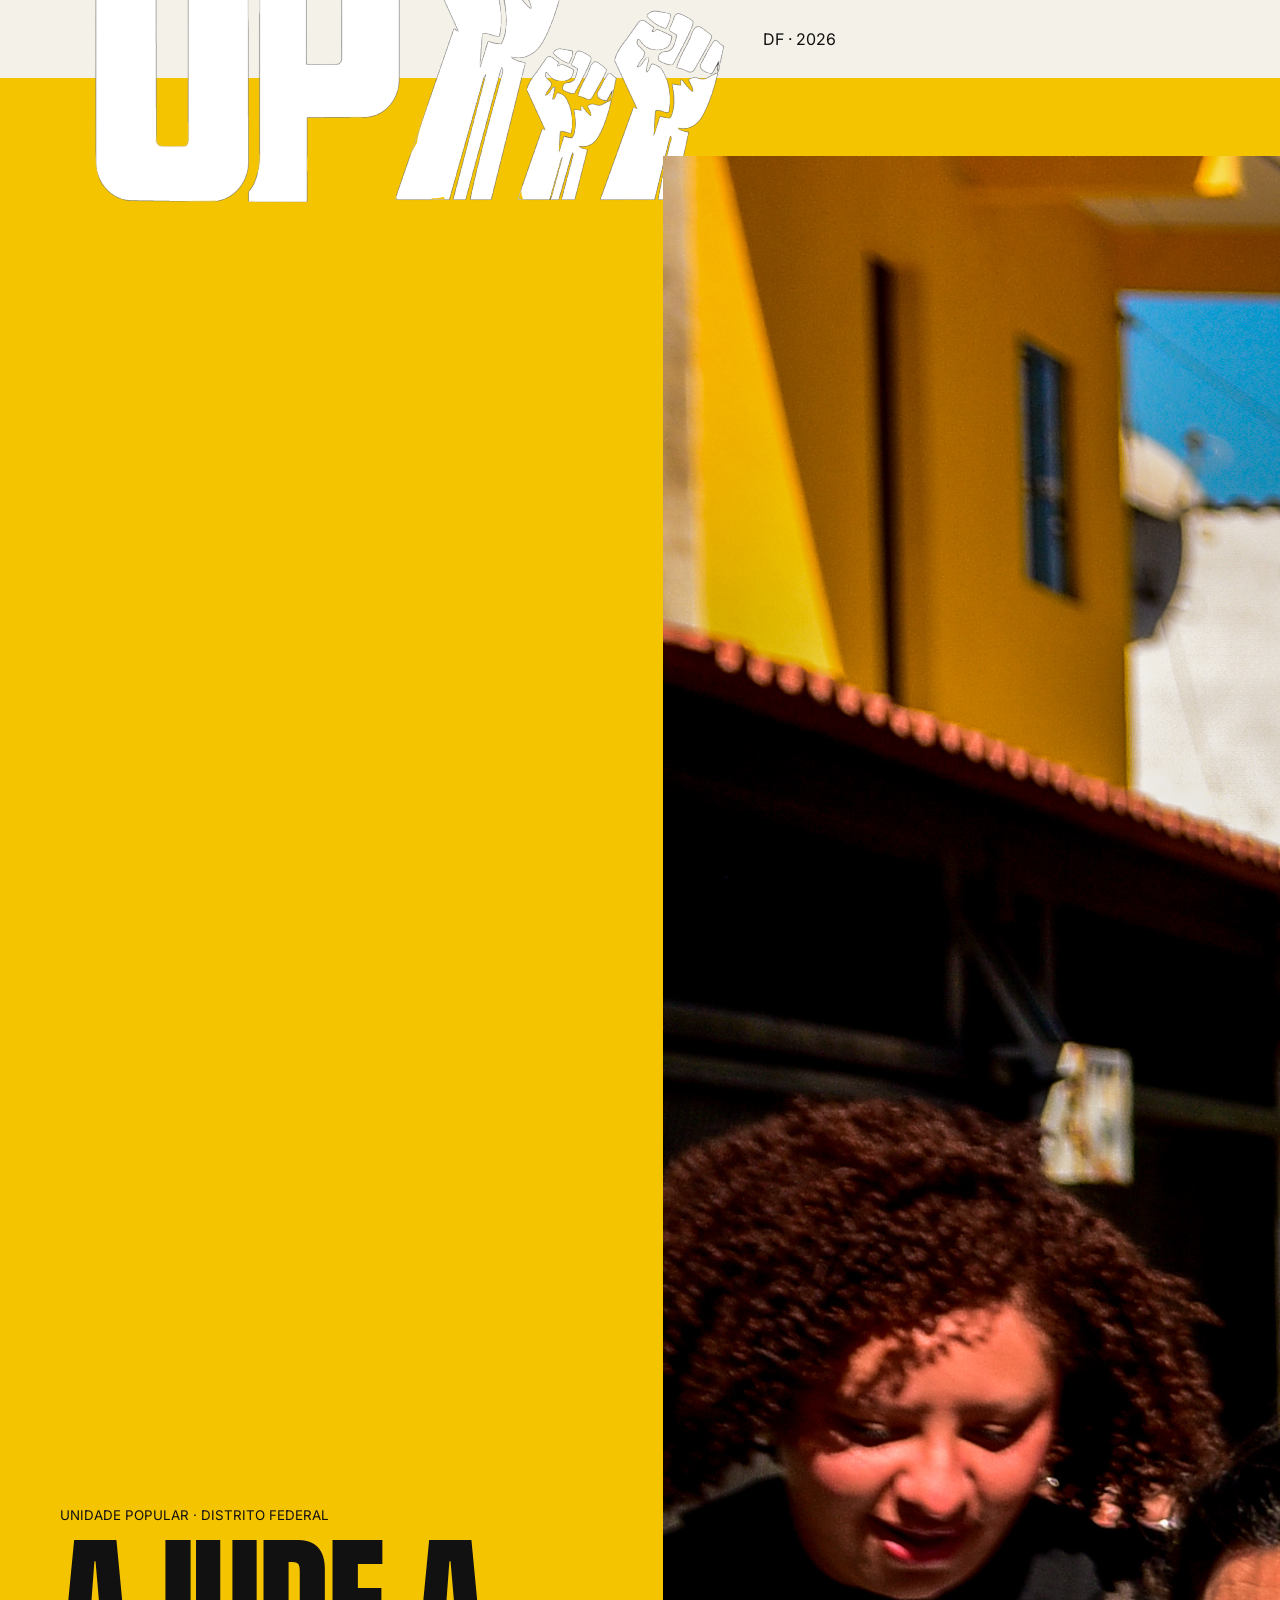
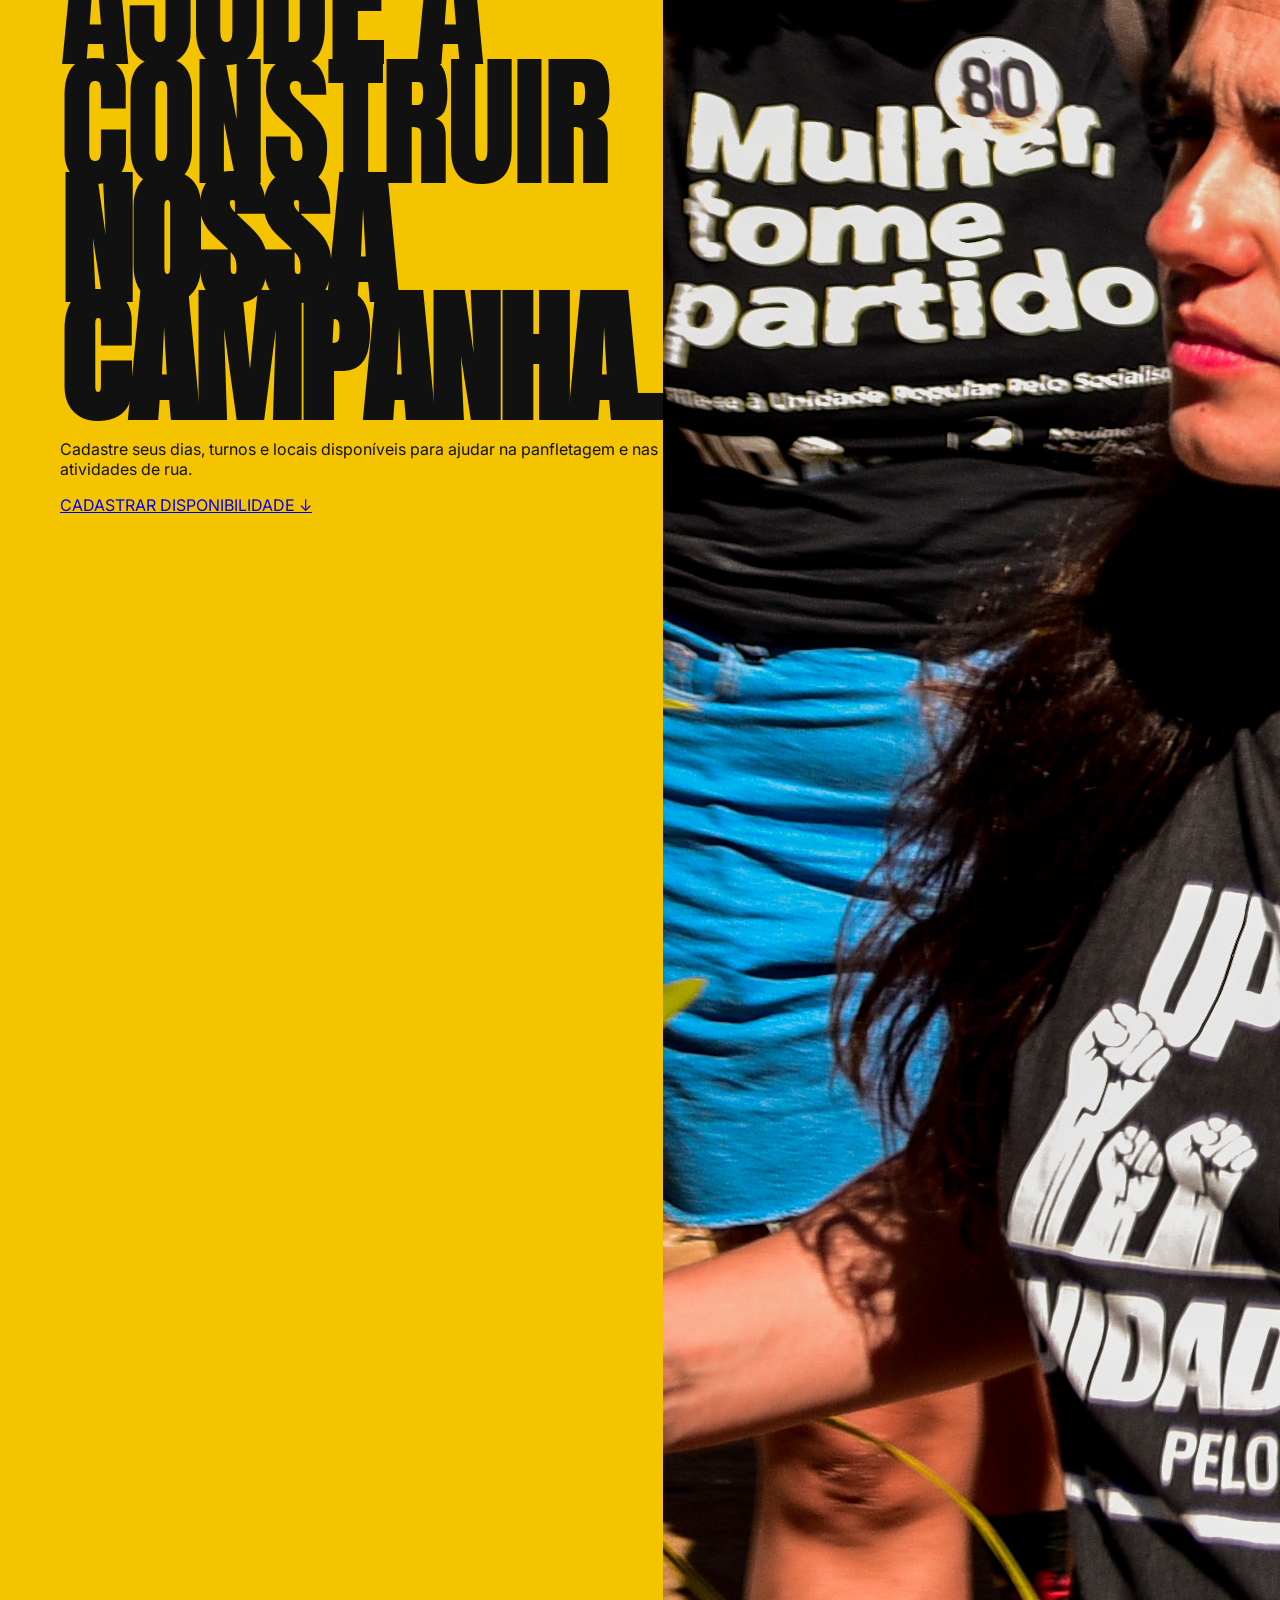
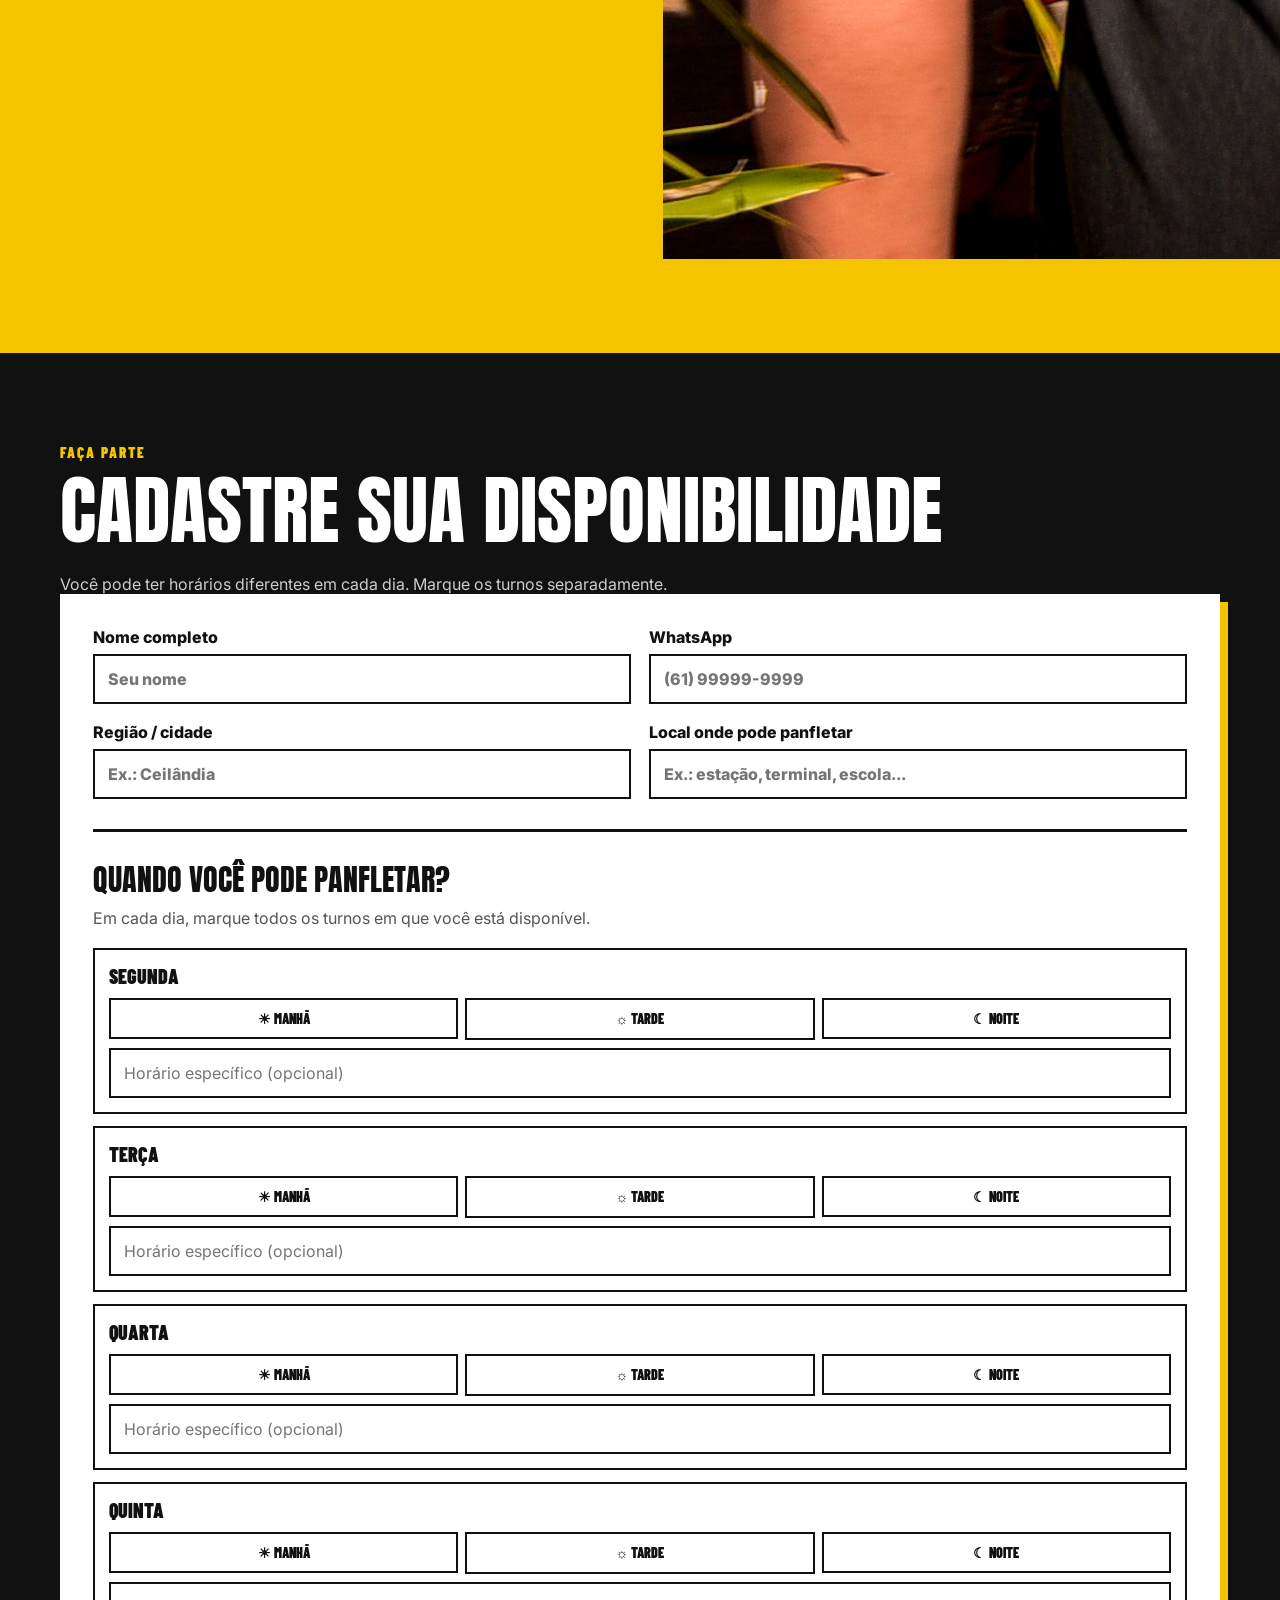
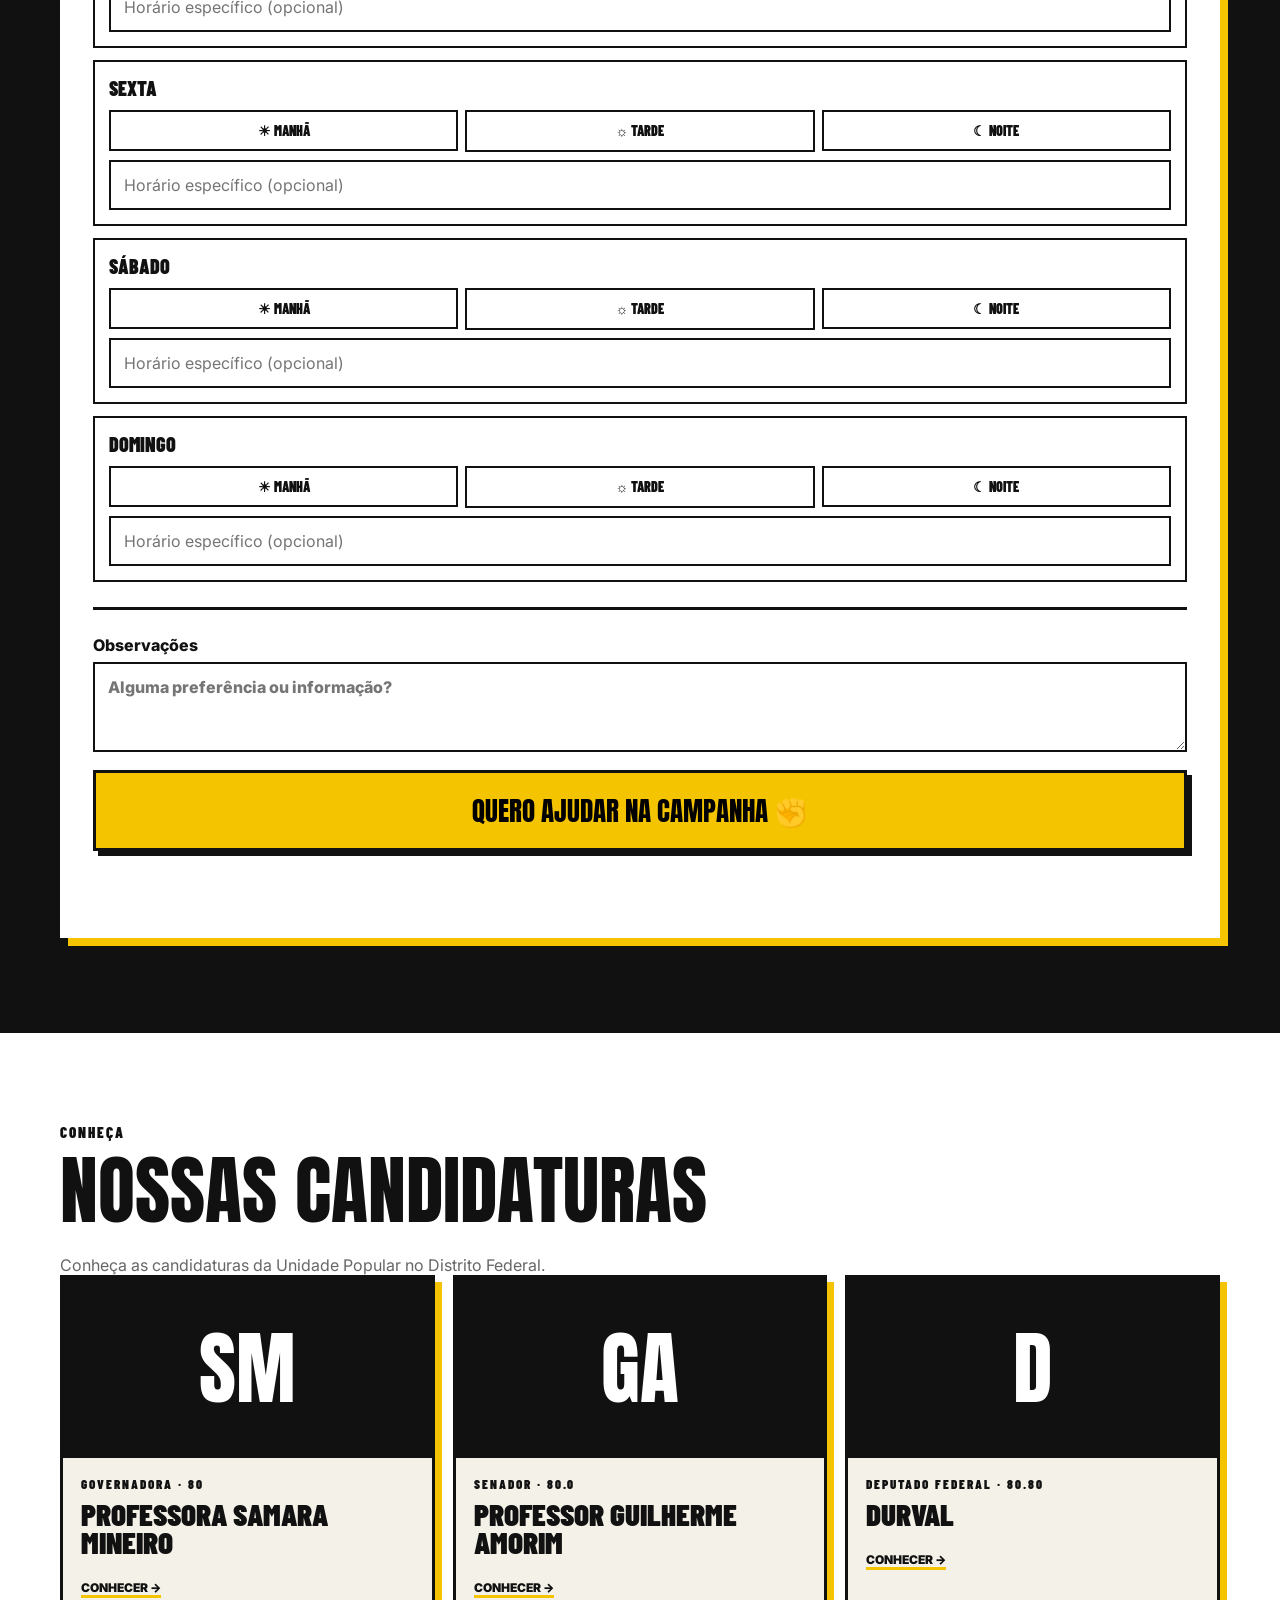
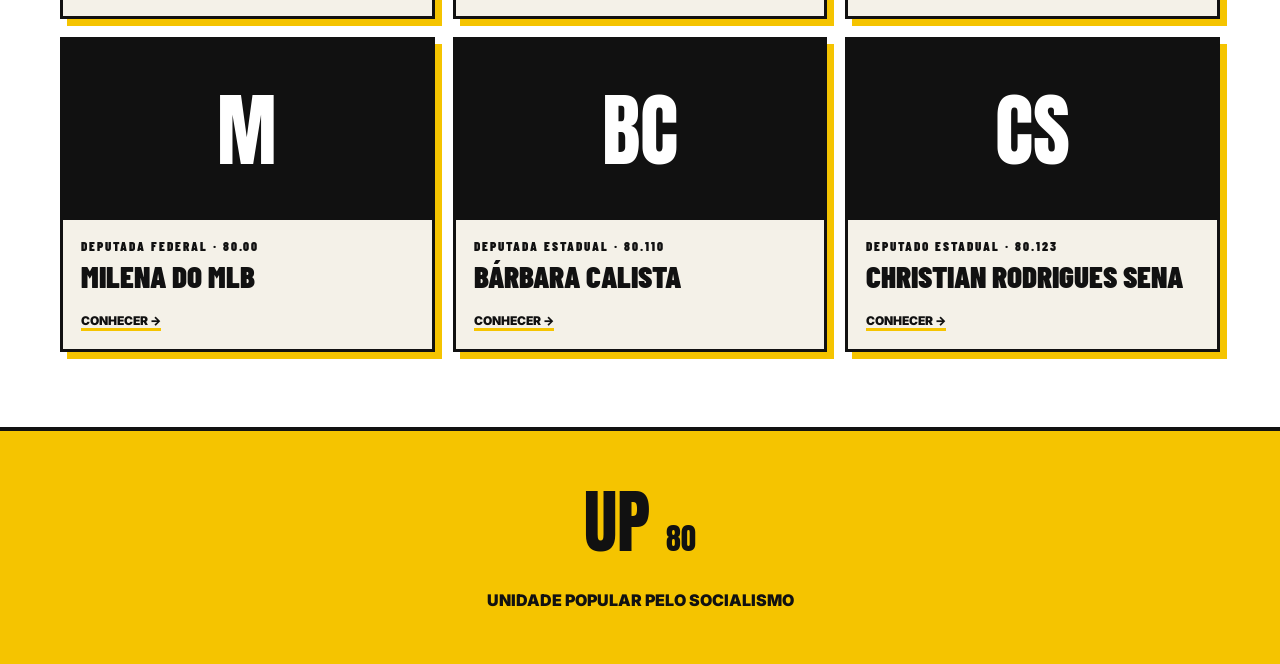
==== index.html @ ff76b582 "Update index.html" ====
<!doctype html>
<html lang="pt-BR">
<head>
<meta charset="utf-8">
<meta name="viewport" content="width=device-width, initial-scale=1">
<meta name="theme-color" content="#f5c400">
<title>UP DF — Vamos às ruas!</title>
<link rel="stylesheet" href="style.css">
</head>
<body>
<header>
  <div class="wrap nav">
    <a class="logo" href="https://unidadepopular.org.br/" target="_blank" rel="noopener">
      <img src="img/logo-up.png" alt="Unidade Popular">
    </a>
    <span class="tag">DF · 2026</span>
  </div>
</header>

<section class="hero">
  <div class="wrap hero-grid">

    <div class="hero-text">
      <small>UNIDADE POPULAR · DISTRITO FEDERAL</small>

      <h1>
        AJUDE A CONSTRUIR<br>
        <strong>NOSSA CAMPANHA.</strong>
      </h1>

      <p>
        Cadastre seus dias, turnos e locais disponíveis
        para ajudar na panfletagem e nas atividades de rua.
      </p>

      <a href="#cadastro">
        CADASTRAR DISPONIBILIDADE ↓
      </a>
    </div>

    <div class="hero-image">
      <img src="img/banner80.jpg" alt="Unidade Popular">
    </div>

  </div>
</section>

<section class="signup" id="cadastro">
<div class="wrap">
  <div class="title">
    <p>FAÇA PARTE</p>
    <h2>CADASTRE SUA DISPONIBILIDADE</h2>
    <span>Você pode ter horários diferentes em cada dia. Marque os turnos separadamente.</span>
  </div>
  <div class="form-card">
  <form id="cadastroForm">
    <div class="two">
      <label>Nome completo<input name="nome" required maxlength="120" placeholder="Seu nome"></label>
      <label>WhatsApp<input name="whatsapp" required maxlength="30" inputmode="tel" placeholder="(61) 99999-9999"></label>
    </div>
    <div class="two">
      <label>Região / cidade<input name="regiao" required maxlength="100" placeholder="Ex.: Ceilândia"></label>
      <label>Local onde pode panfletar<input name="local" required maxlength="160" placeholder="Ex.: estação, terminal, escola..."></label>
    </div>

    <div class="availability">
      <h3>QUANDO VOCÊ PODE PANFLETAR?</h3>
      <p class="hint">Em cada dia, marque todos os turnos em que você está disponível.</p>
      <div class="days">
        <div class="day"><strong>SEGUNDA</strong><div class="checks">
          <label><input type="checkbox" name="segunda_manha"><span>☀ MANHÃ</span></label><label><input type="checkbox" name="segunda_tarde"><span>☼ TARDE</span></label><label><input type="checkbox" name="segunda_noite"><span>☾ NOITE</span></label></div><input name="segunda_horario" placeholder="Horário específico (opcional)"></div>
        <div class="day"><strong>TERÇA</strong><div class="checks">
          <label><input type="checkbox" name="terca_manha"><span>☀ MANHÃ</span></label><label><input type="checkbox" name="terca_tarde"><span>☼ TARDE</span></label><label><input type="checkbox" name="terca_noite"><span>☾ NOITE</span></label></div><input name="terca_horario" placeholder="Horário específico (opcional)"></div>
        <div class="day"><strong>QUARTA</strong><div class="checks">
          <label><input type="checkbox" name="quarta_manha"><span>☀ MANHÃ</span></label><label><input type="checkbox" name="quarta_tarde"><span>☼ TARDE</span></label><label><input type="checkbox" name="quarta_noite"><span>☾ NOITE</span></label></div><input name="quarta_horario" placeholder="Horário específico (opcional)"></div>
        <div class="day"><strong>QUINTA</strong><div class="checks">
          <label><input type="checkbox" name="quinta_manha"><span>☀ MANHÃ</span></label><label><input type="checkbox" name="quinta_tarde"><span>☼ TARDE</span></label><label><input type="checkbox" name="quinta_noite"><span>☾ NOITE</span></label></div><input name="quinta_horario" placeholder="Horário específico (opcional)"></div>
        <div class="day"><strong>SEXTA</strong><div class="checks">
          <label><input type="checkbox" name="sexta_manha"><span>☀ MANHÃ</span></label><label><input type="checkbox" name="sexta_tarde"><span>☼ TARDE</span></label><label><input type="checkbox" name="sexta_noite"><span>☾ NOITE</span></label></div><input name="sexta_horario" placeholder="Horário específico (opcional)"></div>
        <div class="day"><strong>SÁBADO</strong><div class="checks">
          <label><input type="checkbox" name="sabado_manha"><span>☀ MANHÃ</span></label><label><input type="checkbox" name="sabado_tarde"><span>☼ TARDE</span></label><label><input type="checkbox" name="sabado_noite"><span>☾ NOITE</span></label></div><input name="sabado_horario" placeholder="Horário específico (opcional)"></div>
        <div class="day"><strong>DOMINGO</strong><div class="checks">
          <label><input type="checkbox" name="domingo_manha"><span>☀ MANHÃ</span></label><label><input type="checkbox" name="domingo_tarde"><span>☼ TARDE</span></label><label><input type="checkbox" name="domingo_noite"><span>☾ NOITE</span></label></div><input name="domingo_horario" placeholder="Horário específico (opcional)"></div>
      </div>
    </div>

    <label>Observações<textarea name="observacoes" rows="3" maxlength="500" placeholder="Alguma preferência ou informação?"></textarea></label>
    <button type="submit">QUERO AJUDAR NA CAMPANHA ✊</button>
    <p id="status" class="status"></p>
  </form>
  </div>
</div>
</section>

<section class="candidaturas">
<div class="wrap">
  <div class="title"><p>CONHEÇA</p><h2>NOSSAS CANDIDATURAS</h2><span>Conheça as candidaturas da Unidade Popular no Distrito Federal.</span></div>
  <div class="cards">
    <article><div class="photo">SM</div><b>GOVERNADORA · 80</b><h3>Professora Samara Mineiro</h3><a href="https://unidadepopular.org.br/eleicoes/professora-samara-mineiro" target="_blank" rel="noopener">CONHECER →</a></article>
    <article><div class="photo">GA</div><b>SENADOR · 80.0</b><h3>Professor Guilherme Amorim</h3><a href="https://unidadepopular.org.br/eleicoes" target="_blank" rel="noopener">CONHECER →</a></article>
    <article><div class="photo">D</div><b>DEPUTADO FEDERAL · 80.80</b><h3>Durval</h3><a href="https://unidadepopular.org.br/eleicoes" target="_blank" rel="noopener">CONHECER →</a></article>
    <article><div class="photo">M</div><b>DEPUTADA FEDERAL · 80.00</b><h3>Milena do MLB</h3><a href="https://unidadepopular.org.br/eleicoes" target="_blank" rel="noopener">CONHECER →</a></article>
    <article><div class="photo">BC</div><b>DEPUTADA ESTADUAL · 80.110</b><h3>Bárbara Calista</h3><a href="https://unidadepopular.org.br/eleicoes" target="_blank" rel="noopener">CONHECER →</a></article>
    <article><div class="photo">CS</div><b>DEPUTADO ESTADUAL · 80.123</b><h3>Christian Rodrigues Sena</h3><a href="https://unidadepopular.org.br/eleicoes" target="_blank" rel="noopener">CONHECER →</a></article>
  </div>
</div>
</section>

<footer><strong>UP <small>80</small></strong><p>UNIDADE POPULAR PELO SOCIALISMO</p></footer>
<script src="config.js"></script>
<script src="app.js"></script>
</body>
</html>
---- style.css ----
@import url('https://fonts.googleapis.com/css2?family=Anton&family=Barlow+Condensed:wght@600;700;800;900&family=Inter:wght@500;700;800;900&display=swap');
:root{--yellow:#f5c400;--black:#111;--white:#fff;--paper:#f4f1e8}*{box-sizing:border-box}html{scroll-behavior:smooth}body{margin:0;background:var(--paper);color:var(--black);font-family:Inter,Arial,sans-serif}.wrap{width:min(1160px,92%);margin:auto}.top{background:var(--yellow);border-bottom:4px solid #111}.nav{height:78px;display:flex;align-items:center;gap:14px}.logo{font:60px/.8 Anton,Impact,sans-serif;color:#111;text-decoration:none;letter-spacing:-4px}.brand{border-left:3px solid #111;padding-left:13px;display:flex;flex-direction:column;font-size:14px;line-height:1}.brand span{font-size:11px;margin-top:5px}.number{margin-left:auto;background:#111;color:#fff;border-radius:50%;font:34px Anton;padding:8px 12px;transform:rotate(-7deg)}.hero{background:var(--yellow);padding:78px 0 90px}.hero-grid{display:flex;justify-content:space-between;align-items:center}.kicker,.title>p,article>b{font:900 15px "Barlow Condensed";letter-spacing:2px}.hero h1{font:clamp(75px,12vw,145px)/.82 Anton;margin:20px 0;letter-spacing:-3px}.hero h1 span{color:#fff;-webkit-text-stroke:3px #111;text-shadow:7px 7px 0 #111}.lead{font-size:19px;line-height:1.5;max-width:650px}.hero-btn{display:inline-block;background:#111;color:#fff;padding:15px 22px;text-decoration:none;font-weight:900;margin-top:18px;box-shadow:6px 6px 0 #fff}.hero-80{font:220px/.7 Anton;color:#fff;-webkit-text-stroke:4px #111;transform:rotate(-8deg)}.signup{background:#111;color:#fff;padding:75px 0 95px}.signup .title>p{color:var(--yellow)}.signup .title h2{color:#fff}.signup .title span{color:#ccc}.form-card{background:#fff;color:#111;border:3px solid #fff;padding:30px;box-shadow:8px 8px 0 var(--yellow)}.title h2{font:clamp(44px,7vw,76px)/.9 Anton;margin:10px 0 30px}.title span{display:block;color:#666}label{display:block;font-weight:800;margin-bottom:18px}input,textarea{width:100%;display:block;margin-top:7px;padding:13px;border:2px solid #111;border-radius:0;font:inherit}.two{display:grid;grid-template-columns:1fr 1fr;gap:18px}.availability{border-top:3px solid #111;border-bottom:3px solid #111;padding:25px 0;margin:12px 0 25px}.availability h3{font:30px Anton;margin:0}.hint{margin:6px 0 20px;color:#555}.days{display:grid;grid-template-columns:1fr;gap:12px}.day{border:2px solid #111;padding:14px}.day>strong{font:900 20px "Barlow Condensed";display:block;margin-bottom:10px}.checks{display:grid;grid-template-columns:repeat(3,1fr);gap:7px}.checks label{margin:0}.checks input{position:absolute;opacity:0;width:0;height:0}.checks span{display:block;border:2px solid #111;padding:10px 5px;text-align:center;font:900 14px "Barlow Condensed";cursor:pointer}.checks input:checked+span{background:var(--yellow);border-color:#111}.day>input{margin-top:8px}button{width:100%;background:var(--yellow);border:3px solid #111;padding:17px;font:27px Anton;cursor:pointer;box-shadow:5px 5px 0 #111}button:active{transform:translate(3px,3px);box-shadow:2px 2px #111}.status{text-align:center;min-height:22px;font-weight:900}.success{color:#137a3b}.error{color:#d71920}.candidaturas{background:#fff;padding:75px 0}.candidaturas .title>p{color:#111}.cards{display:grid;grid-template-columns:repeat(3,1fr);gap:18px}.cards article{border:3px solid #111;background:var(--paper);box-shadow:7px 7px 0 var(--yellow);padding-bottom:20px}.photo{height:180px;background:#111;color:#fff;display:grid;place-items:center;font:80px Anton}.cards article>b{display:block;color:#111;padding:18px 18px 0;font-size:13px}.cards h3{font:900 31px/.9 "Barlow Condensed";margin:8px 18px 20px;text-transform:uppercase}.cards a{margin:0 18px;color:#111;text-decoration:none;font-size:12px;font-weight:900;border-bottom:3px solid var(--yellow)}footer{background:var(--yellow);text-align:center;padding:38px 20px;border-top:4px solid #111}footer strong{font:70px Anton}footer small{font-size:30px}footer p{font-weight:900}@media(max-width:850px){.cards{grid-template-columns:repeat(2,1fr)}.hero-80{font-size:130px}}@media(max-width:600px){.hero-grid{display:block}.hero-80{text-align:right}.cards{grid-template-columns:1fr}.two{grid-template-columns:1fr}.checks{grid-template-columns:1fr}.form-card{padding:20px}.hero{padding:55px 0 65px}}
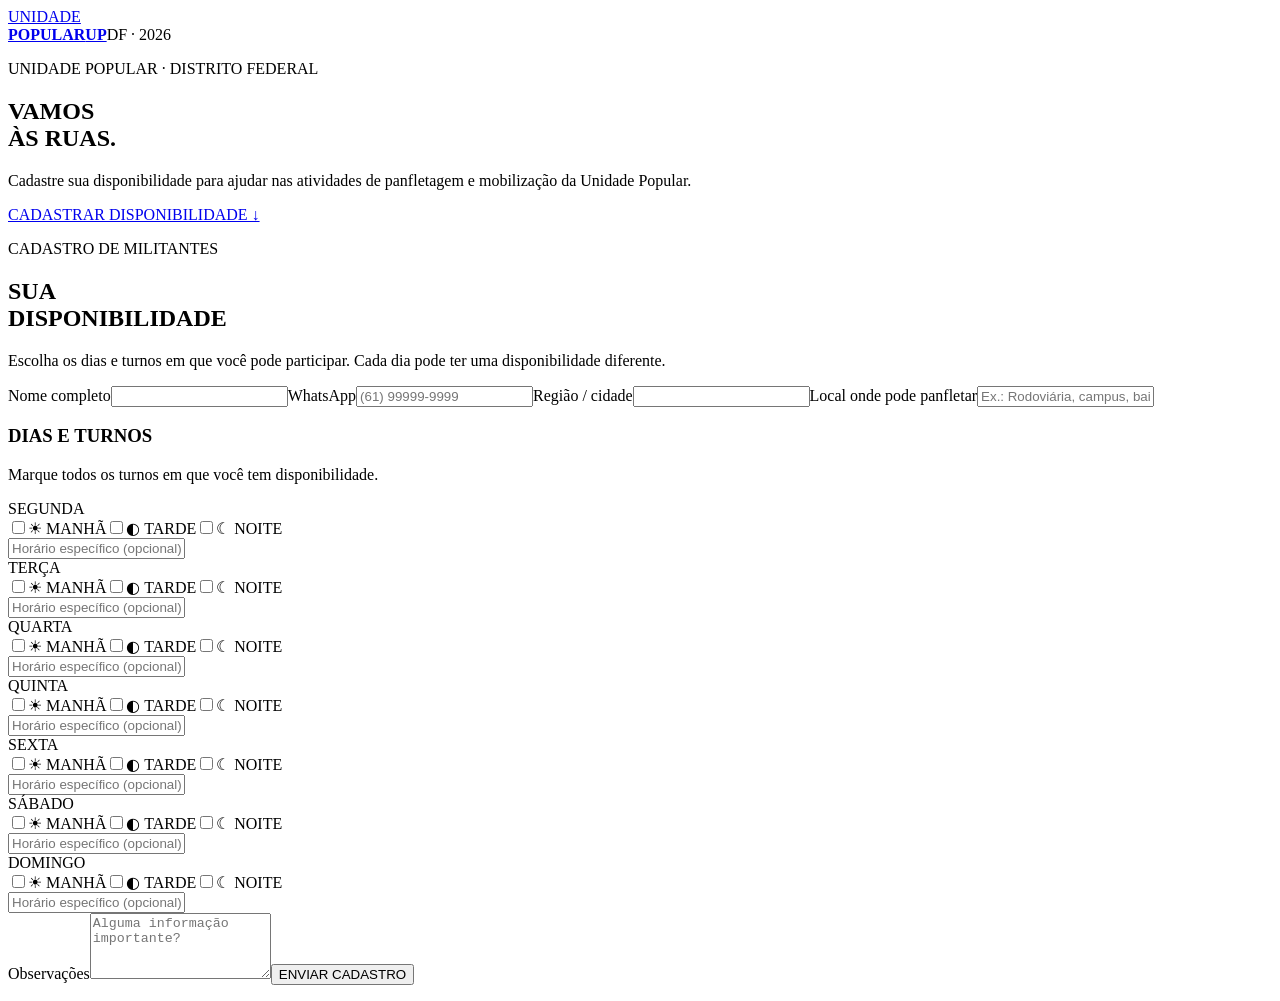
==== commit 1e4f5622: "Atualiza visual e formulário" ====
--- a/index.html
+++ b/index.html
@@ -1,113 +1,9 @@
-<!doctype html>
-<html lang="pt-BR">
-<head>
-<meta charset="utf-8">
-<meta name="viewport" content="width=device-width, initial-scale=1">
-<meta name="theme-color" content="#f5c400">
-<title>UP DF — Vamos às ruas!</title>
-<link rel="stylesheet" href="style.css">
-</head>
-<body>
-<header>
-  <div class="wrap nav">
-    <a class="logo" href="https://unidadepopular.org.br/" target="_blank" rel="noopener">
-      <img src="img/logo-up.png" alt="Unidade Popular">
-    </a>
-    <span class="tag">DF · 2026</span>
-  </div>
-</header>
-
-<section class="hero">
-  <div class="wrap hero-grid">
-
-    <div class="hero-text">
-      <small>UNIDADE POPULAR · DISTRITO FEDERAL</small>
-
-      <h1>
-        AJUDE A CONSTRUIR<br>
-        <strong>NOSSA CAMPANHA.</strong>
-      </h1>
-
-      <p>
-        Cadastre seus dias, turnos e locais disponíveis
-        para ajudar na panfletagem e nas atividades de rua.
-      </p>
-
-      <a href="#cadastro">
-        CADASTRAR DISPONIBILIDADE ↓
-      </a>
-    </div>
-
-    <div class="hero-image">
-      <img src="img/banner80.jpg" alt="Unidade Popular">
-    </div>
-
-  </div>
-</section>
-
-<section class="signup" id="cadastro">
-<div class="wrap">
-  <div class="title">
-    <p>FAÇA PARTE</p>
-    <h2>CADASTRE SUA DISPONIBILIDADE</h2>
-    <span>Você pode ter horários diferentes em cada dia. Marque os turnos separadamente.</span>
-  </div>
-  <div class="form-card">
-  <form id="cadastroForm">
-    <div class="two">
-      <label>Nome completo<input name="nome" required maxlength="120" placeholder="Seu nome"></label>
-      <label>WhatsApp<input name="whatsapp" required maxlength="30" inputmode="tel" placeholder="(61) 99999-9999"></label>
-    </div>
-    <div class="two">
-      <label>Região / cidade<input name="regiao" required maxlength="100" placeholder="Ex.: Ceilândia"></label>
-      <label>Local onde pode panfletar<input name="local" required maxlength="160" placeholder="Ex.: estação, terminal, escola..."></label>
-    </div>
-
-    <div class="availability">
-      <h3>QUANDO VOCÊ PODE PANFLETAR?</h3>
-      <p class="hint">Em cada dia, marque todos os turnos em que você está disponível.</p>
-      <div class="days">
-        <div class="day"><strong>SEGUNDA</strong><div class="checks">
-          <label><input type="checkbox" name="segunda_manha"><span>☀ MANHÃ</span></label><label><input type="checkbox" name="segunda_tarde"><span>☼ TARDE</span></label><label><input type="checkbox" name="segunda_noite"><span>☾ NOITE</span></label></div><input name="segunda_horario" placeholder="Horário específico (opcional)"></div>
-        <div class="day"><strong>TERÇA</strong><div class="checks">
-          <label><input type="checkbox" name="terca_manha"><span>☀ MANHÃ</span></label><label><input type="checkbox" name="terca_tarde"><span>☼ TARDE</span></label><label><input type="checkbox" name="terca_noite"><span>☾ NOITE</span></label></div><input name="terca_horario" placeholder="Horário específico (opcional)"></div>
-        <div class="day"><strong>QUARTA</strong><div class="checks">
-          <label><input type="checkbox" name="quarta_manha"><span>☀ MANHÃ</span></label><label><input type="checkbox" name="quarta_tarde"><span>☼ TARDE</span></label><label><input type="checkbox" name="quarta_noite"><span>☾ NOITE</span></label></div><input name="quarta_horario" placeholder="Horário específico (opcional)"></div>
-        <div class="day"><strong>QUINTA</strong><div class="checks">
-          <label><input type="checkbox" name="quinta_manha"><span>☀ MANHÃ</span></label><label><input type="checkbox" name="quinta_tarde"><span>☼ TARDE</span></label><label><input type="checkbox" name="quinta_noite"><span>☾ NOITE</span></label></div><input name="quinta_horario" placeholder="Horário específico (opcional)"></div>
-        <div class="day"><strong>SEXTA</strong><div class="checks">
-          <label><input type="checkbox" name="sexta_manha"><span>☀ MANHÃ</span></label><label><input type="checkbox" name="sexta_tarde"><span>☼ TARDE</span></label><label><input type="checkbox" name="sexta_noite"><span>☾ NOITE</span></label></div><input name="sexta_horario" placeholder="Horário específico (opcional)"></div>
-        <div class="day"><strong>SÁBADO</strong><div class="checks">
-          <label><input type="checkbox" name="sabado_manha"><span>☀ MANHÃ</span></label><label><input type="checkbox" name="sabado_tarde"><span>☼ TARDE</span></label><label><input type="checkbox" name="sabado_noite"><span>☾ NOITE</span></label></div><input name="sabado_horario" placeholder="Horário específico (opcional)"></div>
-        <div class="day"><strong>DOMINGO</strong><div class="checks">
-          <label><input type="checkbox" name="domingo_manha"><span>☀ MANHÃ</span></label><label><input type="checkbox" name="domingo_tarde"><span>☼ TARDE</span></label><label><input type="checkbox" name="domingo_noite"><span>☾ NOITE</span></label></div><input name="domingo_horario" placeholder="Horário específico (opcional)"></div>
-      </div>
-    </div>
-
-    <label>Observações<textarea name="observacoes" rows="3" maxlength="500" placeholder="Alguma preferência ou informação?"></textarea></label>
-    <button type="submit">QUERO AJUDAR NA CAMPANHA ✊</button>
-    <p id="status" class="status"></p>
-  </form>
-  </div>
-</div>
-</section>
-
-<section class="candidaturas">
-<div class="wrap">
-  <div class="title"><p>CONHEÇA</p><h2>NOSSAS CANDIDATURAS</h2><span>Conheça as candidaturas da Unidade Popular no Distrito Federal.</span></div>
-  <div class="cards">
-    <article><div class="photo">SM</div><b>GOVERNADORA · 80</b><h3>Professora Samara Mineiro</h3><a href="https://unidadepopular.org.br/eleicoes/professora-samara-mineiro" target="_blank" rel="noopener">CONHECER →</a></article>
-    <article><div class="photo">GA</div><b>SENADOR · 80.0</b><h3>Professor Guilherme Amorim</h3><a href="https://unidadepopular.org.br/eleicoes" target="_blank" rel="noopener">CONHECER →</a></article>
-    <article><div class="photo">D</div><b>DEPUTADO FEDERAL · 80.80</b><h3>Durval</h3><a href="https://unidadepopular.org.br/eleicoes" target="_blank" rel="noopener">CONHECER →</a></article>
-    <article><div class="photo">M</div><b>DEPUTADA FEDERAL · 80.00</b><h3>Milena do MLB</h3><a href="https://unidadepopular.org.br/eleicoes" target="_blank" rel="noopener">CONHECER →</a></article>
-    <article><div class="photo">BC</div><b>DEPUTADA ESTADUAL · 80.110</b><h3>Bárbara Calista</h3><a href="https://unidadepopular.org.br/eleicoes" target="_blank" rel="noopener">CONHECER →</a></article>
-    <article><div class="photo">CS</div><b>DEPUTADO ESTADUAL · 80.123</b><h3>Christian Rodrigues Sena</h3><a href="https://unidadepopular.org.br/eleicoes" target="_blank" rel="noopener">CONHECER →</a></article>
-  </div>
-</div>
-</section>
-
-<footer><strong>UP <small>80</small></strong><p>UNIDADE POPULAR PELO SOCIALISMO</p></footer>
+<!doctype html><html lang="pt-BR"><head><meta charset="UTF-8"><meta name="viewport" content="width=device-width,initial-scale=1"><title>Unidade Popular — Disponibilidade</title><link rel="stylesheet" href="style.css"></head><body>
+<header><div class="container nav"><a class="logo" href="https://unidadepopular.org.br/" target="_blank"><span>UNIDADE<br><b>POPULAR</b></span><strong>UP</strong></a><span class="tag">DF · 2026</span></div></header>
+<section class="hero"><div class="container"><p class="eyebrow">UNIDADE POPULAR · DISTRITO FEDERAL</p><h1>VAMOS<br><span>ÀS RUAS.</span></h1><p class="intro">Cadastre sua disponibilidade para ajudar nas atividades de panfletagem e mobilização da Unidade Popular.</p><a class="button" href="#cadastro">CADASTRAR DISPONIBILIDADE ↓</a></div></section>
+<section id="cadastro" class="cadastro"><div class="container"><div class="section-title"><p class="eyebrow">CADASTRO DE MILITANTES</p><h2>SUA<br>DISPONIBILIDADE</h2><p>Escolha os dias e turnos em que você pode participar. Cada dia pode ter uma disponibilidade diferente.</p></div>
+<div class="form-box"><form id="cadastroForm"><div class="two"><label>Nome completo<input name="nome" required></label><label>WhatsApp<input name="whatsapp" required placeholder="(61) 99999-9999"></label><label>Região / cidade<input name="regiao" required></label><label>Local onde pode panfletar<input name="local" required placeholder="Ex.: Rodoviária, campus, bairro..."></label></div>
+<div class="availability"><h3>DIAS E TURNOS</h3><p>Marque todos os turnos em que você tem disponibilidade.</p><div id="days"></div></div>
+<label>Observações<textarea name="observacoes" rows="4" placeholder="Alguma informação importante?"></textarea></label><button class="submit" type="submit">ENVIAR CADASTRO</button><p id="status"></p></form></div></div></section>
 <script src="config.js"></script>
-<script src="app.js"></script>
-</body>
-</html>
+<script src="app.js"></script>
--- a/style.css
+++ b/style.css
@@ -1,2 +1,378 @@
-@import url('https://fonts.googleapis.com/css2?family=Anton&family=Barlow+Condensed:wght@600;700;800;900&family=Inter:wght@500;700;800;900&display=swap');
-:root{--yellow:#f5c400;--black:#111;--white:#fff;--paper:#f4f1e8}*{box-sizing:border-box}html{scroll-behavior:smooth}body{margin:0;background:var(--paper);color:var(--black);font-family:Inter,Arial,sans-serif}.wrap{width:min(1160px,92%);margin:auto}.top{background:var(--yellow);border-bottom:4px solid #111}.nav{height:78px;display:flex;align-items:center;gap:14px}.logo{font:60px/.8 Anton,Impact,sans-serif;color:#111;text-decoration:none;letter-spacing:-4px}.brand{border-left:3px solid #111;padding-left:13px;display:flex;flex-direction:column;font-size:14px;line-height:1}.brand span{font-size:11px;margin-top:5px}.number{margin-left:auto;background:#111;color:#fff;border-radius:50%;font:34px Anton;padding:8px 12px;transform:rotate(-7deg)}.hero{background:var(--yellow);padding:78px 0 90px}.hero-grid{display:flex;justify-content:space-between;align-items:center}.kicker,.title>p,article>b{font:900 15px "Barlow Condensed";letter-spacing:2px}.hero h1{font:clamp(75px,12vw,145px)/.82 Anton;margin:20px 0;letter-spacing:-3px}.hero h1 span{color:#fff;-webkit-text-stroke:3px #111;text-shadow:7px 7px 0 #111}.lead{font-size:19px;line-height:1.5;max-width:650px}.hero-btn{display:inline-block;background:#111;color:#fff;padding:15px 22px;text-decoration:none;font-weight:900;margin-top:18px;box-shadow:6px 6px 0 #fff}.hero-80{font:220px/.7 Anton;color:#fff;-webkit-text-stroke:4px #111;transform:rotate(-8deg)}.signup{background:#111;color:#fff;padding:75px 0 95px}.signup .title>p{color:var(--yellow)}.signup .title h2{color:#fff}.signup .title span{color:#ccc}.form-card{background:#fff;color:#111;border:3px solid #fff;padding:30px;box-shadow:8px 8px 0 var(--yellow)}.title h2{font:clamp(44px,7vw,76px)/.9 Anton;margin:10px 0 30px}.title span{display:block;color:#666}label{display:block;font-weight:800;margin-bottom:18px}input,textarea{width:100%;display:block;margin-top:7px;padding:13px;border:2px solid #111;border-radius:0;font:inherit}.two{display:grid;grid-template-columns:1fr 1fr;gap:18px}.availability{border-top:3px solid #111;border-bottom:3px solid #111;padding:25px 0;margin:12px 0 25px}.availability h3{font:30px Anton;margin:0}.hint{margin:6px 0 20px;color:#555}.days{display:grid;grid-template-columns:1fr;gap:12px}.day{border:2px solid #111;padding:14px}.day>strong{font:900 20px "Barlow Condensed";display:block;margin-bottom:10px}.checks{display:grid;grid-template-columns:repeat(3,1fr);gap:7px}.checks label{margin:0}.checks input{position:absolute;opacity:0;width:0;height:0}.checks span{display:block;border:2px solid #111;padding:10px 5px;text-align:center;font:900 14px "Barlow Condensed";cursor:pointer}.checks input:checked+span{background:var(--yellow);border-color:#111}.day>input{margin-top:8px}button{width:100%;background:var(--yellow);border:3px solid #111;padding:17px;font:27px Anton;cursor:pointer;box-shadow:5px 5px 0 #111}button:active{transform:translate(3px,3px);box-shadow:2px 2px #111}.status{text-align:center;min-height:22px;font-weight:900}.success{color:#137a3b}.error{color:#d71920}.candidaturas{background:#fff;padding:75px 0}.candidaturas .title>p{color:#111}.cards{display:grid;grid-template-columns:repeat(3,1fr);gap:18px}.cards article{border:3px solid #111;background:var(--paper);box-shadow:7px 7px 0 var(--yellow);padding-bottom:20px}.photo{height:180px;background:#111;color:#fff;display:grid;place-items:center;font:80px Anton}.cards article>b{display:block;color:#111;padding:18px 18px 0;font-size:13px}.cards h3{font:900 31px/.9 "Barlow Condensed";margin:8px 18px 20px;text-transform:uppercase}.cards a{margin:0 18px;color:#111;text-decoration:none;font-size:12px;font-weight:900;border-bottom:3px solid var(--yellow)}footer{background:var(--yellow);text-align:center;padding:38px 20px;border-top:4px solid #111}footer strong{font:70px Anton}footer small{font-size:30px}footer p{font-weight:900}@media(max-width:850px){.cards{grid-template-columns:repeat(2,1fr)}.hero-80{font-size:130px}}@media(max-width:600px){.hero-grid{display:block}.hero-80{text-align:right}.cards{grid-template-columns:1fr}.two{grid-template-columns:1fr}.checks{grid-template-columns:1fr}.form-card{padding:20px}.hero{padding:55px 0 65px}}
+<!DOCTYPE html>
+<html lang="pt-BR">
+<head>
+    <meta charset="UTF-8">
+    <meta name="viewport" content="width=device-width, initial-scale=1.0">
+
+    <title>Unidade Popular — Militância</title>
+
+    <link rel="stylesheet" href="style.css">
+</head>
+
+<body>
+
+    <!-- TOPO -->
+    <header class="topo">
+        <div class="container topo-conteudo">
+
+            <div class="logo">
+                <span>UNIDADE</span>
+                <strong>POPULAR</strong>
+            </div>
+
+            <div class="sigla">
+                UP
+            </div>
+
+        </div>
+    </header>
+
+
+    <!-- APRESENTAÇÃO -->
+    <section class="hero">
+
+        <div class="container hero-conteudo">
+
+            <div class="hero-texto">
+
+                <p class="etiqueta">
+                    UNIDADE POPULAR · DISTRITO FEDERAL
+                </p>
+
+                <h1>
+                    VAMOS<br>
+                    <span>ÀS RUAS.</span>
+                </h1>
+
+                <p class="descricao">
+                    Cadastre sua disponibilidade para ajudar
+                    nas atividades de panfletagem e mobilização
+                    da Unidade Popular.
+                </p>
+
+                <a href="#cadastro" class="botao">
+                    CADASTRAR DISPONIBILIDADE
+                </a>
+
+            </div>
+
+            <div class="hero-imagem">
+                <div class="imagem-placeholder">
+                    <span>IMAGEM<br>DA CAMPANHA</span>
+                </div>
+            </div>
+
+        </div>
+
+    </section>
+
+
+    <!-- FORMULÁRIO -->
+    <section id="cadastro" class="cadastro">
+
+        <div class="container">
+
+            <div class="titulo-secao">
+
+                <p class="etiqueta">CADASTRO</p>
+
+                <h2>
+                    SUA<br>
+                    DISPONIBILIDADE
+                </h2>
+
+                <p>
+                    Informe seus dados e escolha os dias e
+                    turnos em que você pode participar.
+                </p>
+
+            </div>
+
+
+            <div class="formulario-box">
+
+                <form id="cadastroForm">
+
+                    <div class="campos-duplos">
+
+                        <div class="campo">
+                            <label>Nome completo</label>
+                            <input
+                                type="text"
+                                name="nome"
+                                required
+                            >
+                        </div>
+
+                        <div class="campo">
+                            <label>WhatsApp</label>
+                            <input
+                                type="tel"
+                                name="whatsapp"
+                                placeholder="(61) 99999-9999"
+                                required
+                            >
+                        </div>
+
+                        <div class="campo">
+                            <label>Região / cidade</label>
+                            <input
+                                type="text"
+                                name="regiao"
+                                required
+                            >
+                        </div>
+
+                        <div class="campo">
+                            <label>Local onde pode panfletar</label>
+                            <input
+                                type="text"
+                                name="local"
+                                placeholder="Ex.: Rodoviária, campus, bairro..."
+                                required
+                            >
+                        </div>
+
+                    </div>
+
+
+                    <!-- DISPONIBILIDADE -->
+                    <div class="disponibilidade">
+
+                        <div class="subtitulo">
+                            <h3>DIAS E TURNOS</h3>
+
+                            <p>
+                                Escolha os turnos disponíveis
+                                em cada dia.
+                            </p>
+                        </div>
+
+
+                        <div class="dias">
+
+                            <div class="dia">
+                                <h4>SEGUNDA</h4>
+
+                                <div class="turnos">
+                                    <label>
+                                        <input type="checkbox" name="segunda_manha">
+                                        <span>MANHÃ</span>
+                                    </label>
+
+                                    <label>
+                                        <input type="checkbox" name="segunda_tarde">
+                                        <span>TARDE</span>
+                                    </label>
+
+                                    <label>
+                                        <input type="checkbox" name="segunda_noite">
+                                        <span>NOITE</span>
+                                    </label>
+                                </div>
+
+                                <input
+                                    class="horario"
+                                    name="segunda_horario"
+                                    placeholder="Horário específico (opcional)"
+                                >
+                            </div>
+
+
+                            <div class="dia">
+                                <h4>TERÇA</h4>
+
+                                <div class="turnos">
+                                    <label>
+                                        <input type="checkbox" name="terca_manha">
+                                        <span>MANHÃ</span>
+                                    </label>
+
+                                    <label>
+                                        <input type="checkbox" name="terca_tarde">
+                                        <span>TARDE</span>
+                                    </label>
+
+                                    <label>
+                                        <input type="checkbox" name="terca_noite">
+                                        <span>NOITE</span>
+                                    </label>
+                                </div>
+
+                                <input class="horario" name="terca_horario" placeholder="Horário específico (opcional)">
+                            </div>
+
+
+                            <div class="dia">
+                                <h4>QUARTA</h4>
+
+                                <div class="turnos">
+                                    <label>
+                                        <input type="checkbox" name="quarta_manha">
+                                        <span>MANHÃ</span>
+                                    </label>
+
+                                    <label>
+                                        <input type="checkbox" name="quarta_tarde">
+                                        <span>TARDE</span>
+                                    </label>
+
+                                    <label>
+                                        <input type="checkbox" name="quarta_noite">
+                                        <span>NOITE</span>
+                                    </label>
+                                </div>
+
+                                <input class="horario" name="quarta_horario" placeholder="Horário específico (opcional)">
+                            </div>
+
+
+                            <div class="dia">
+                                <h4>QUINTA</h4>
+
+                                <div class="turnos">
+                                    <label>
+                                        <input type="checkbox" name="quinta_manha">
+                                        <span>MANHÃ</span>
+                                    </label>
+
+                                    <label>
+                                        <input type="checkbox" name="quinta_tarde">
+                                        <span>TARDE</span>
+                                    </label>
+
+                                    <label>
+                                        <input type="checkbox" name="quinta_noite">
+                                        <span>NOITE</span>
+                                    </label>
+                                </div>
+
+                                <input class="horario" name="quinta_horario" placeholder="Horário específico (opcional)">
+                            </div>
+
+
+                            <div class="dia">
+                                <h4>SEXTA</h4>
+
+                                <div class="turnos">
+                                    <label>
+                                        <input type="checkbox" name="sexta_manha">
+                                        <span>MANHÃ</span>
+                                    </label>
+
+                                    <label>
+                                        <input type="checkbox" name="sexta_tarde">
+                                        <span>TARDE</span>
+                                    </label>
+
+                                    <label>
+                                        <input type="checkbox" name="sexta_noite">
+                                        <span>NOITE</span>
+                                    </label>
+                                </div>
+
+                                <input class="horario" name="sexta_horario" placeholder="Horário específico (opcional)">
+                            </div>
+
+
+                            <div class="dia">
+                                <h4>SÁBADO</h4>
+
+                                <div class="turnos">
+                                    <label>
+                                        <input type="checkbox" name="sabado_manha">
+                                        <span>MANHÃ</span>
+                                    </label>
+
+                                    <label>
+                                        <input type="checkbox" name="sabado_tarde">
+                                        <span>TARDE</span>
+                                    </label>
+
+                                    <label>
+                                        <input type="checkbox" name="sabado_noite">
+                                        <span>NOITE</span>
+                                    </label>
+                                </div>
+
+                                <input class="horario" name="sabado_horario" placeholder="Horário específico (opcional)">
+                            </div>
+
+
+                            <div class="dia">
+                                <h4>DOMINGO</h4>
+
+                                <div class="turnos">
+                                    <label>
+                                        <input type="checkbox" name="domingo_manha">
+                                        <span>MANHÃ</span>
+                                    </label>
+
+                                    <label>
+                                        <input type="checkbox" name="domingo_tarde">
+                                        <span>TARDE</span>
+                                    </label>
+
+                                    <label>
+                                        <input type="checkbox" name="domingo_noite">
+                                        <span>NOITE</span>
+                                    </label>
+                                </div>
+
+                                <input class="horario" name="domingo_horario" placeholder="Horário específico (opcional)">
+                            </div>
+
+                        </div>
+
+                    </div>
+
+
+                    <!-- OBSERVAÇÕES -->
+                    <div class="campo">
+
+                        <label>Observações</label>
+
+                        <textarea
+                            name="observacoes"
+                            rows="4"
+                            placeholder="Alguma informação importante?"
+                        ></textarea>
+
+                    </div>
+
+
+                    <button type="submit" class="botao-enviar">
+                        ENVIAR CADASTRO
+                    </button>
+
+                    <p id="status"></p>
+
+                </form>
+
+            </div>
+
+        </div>
+
+    </section>
+
+
+    <!-- RODAPÉ -->
+    <footer>
+
+        <div class="container footer-conteudo">
+
+            <strong>UP</strong>
+
+            <span>
+                UNIDADE POPULAR PELO SOCIALISMO
+            </span>
+
+        </div>
+
+    </footer>
+
+
+    <script src="app.js"></script>
+
+</body>
+</html>
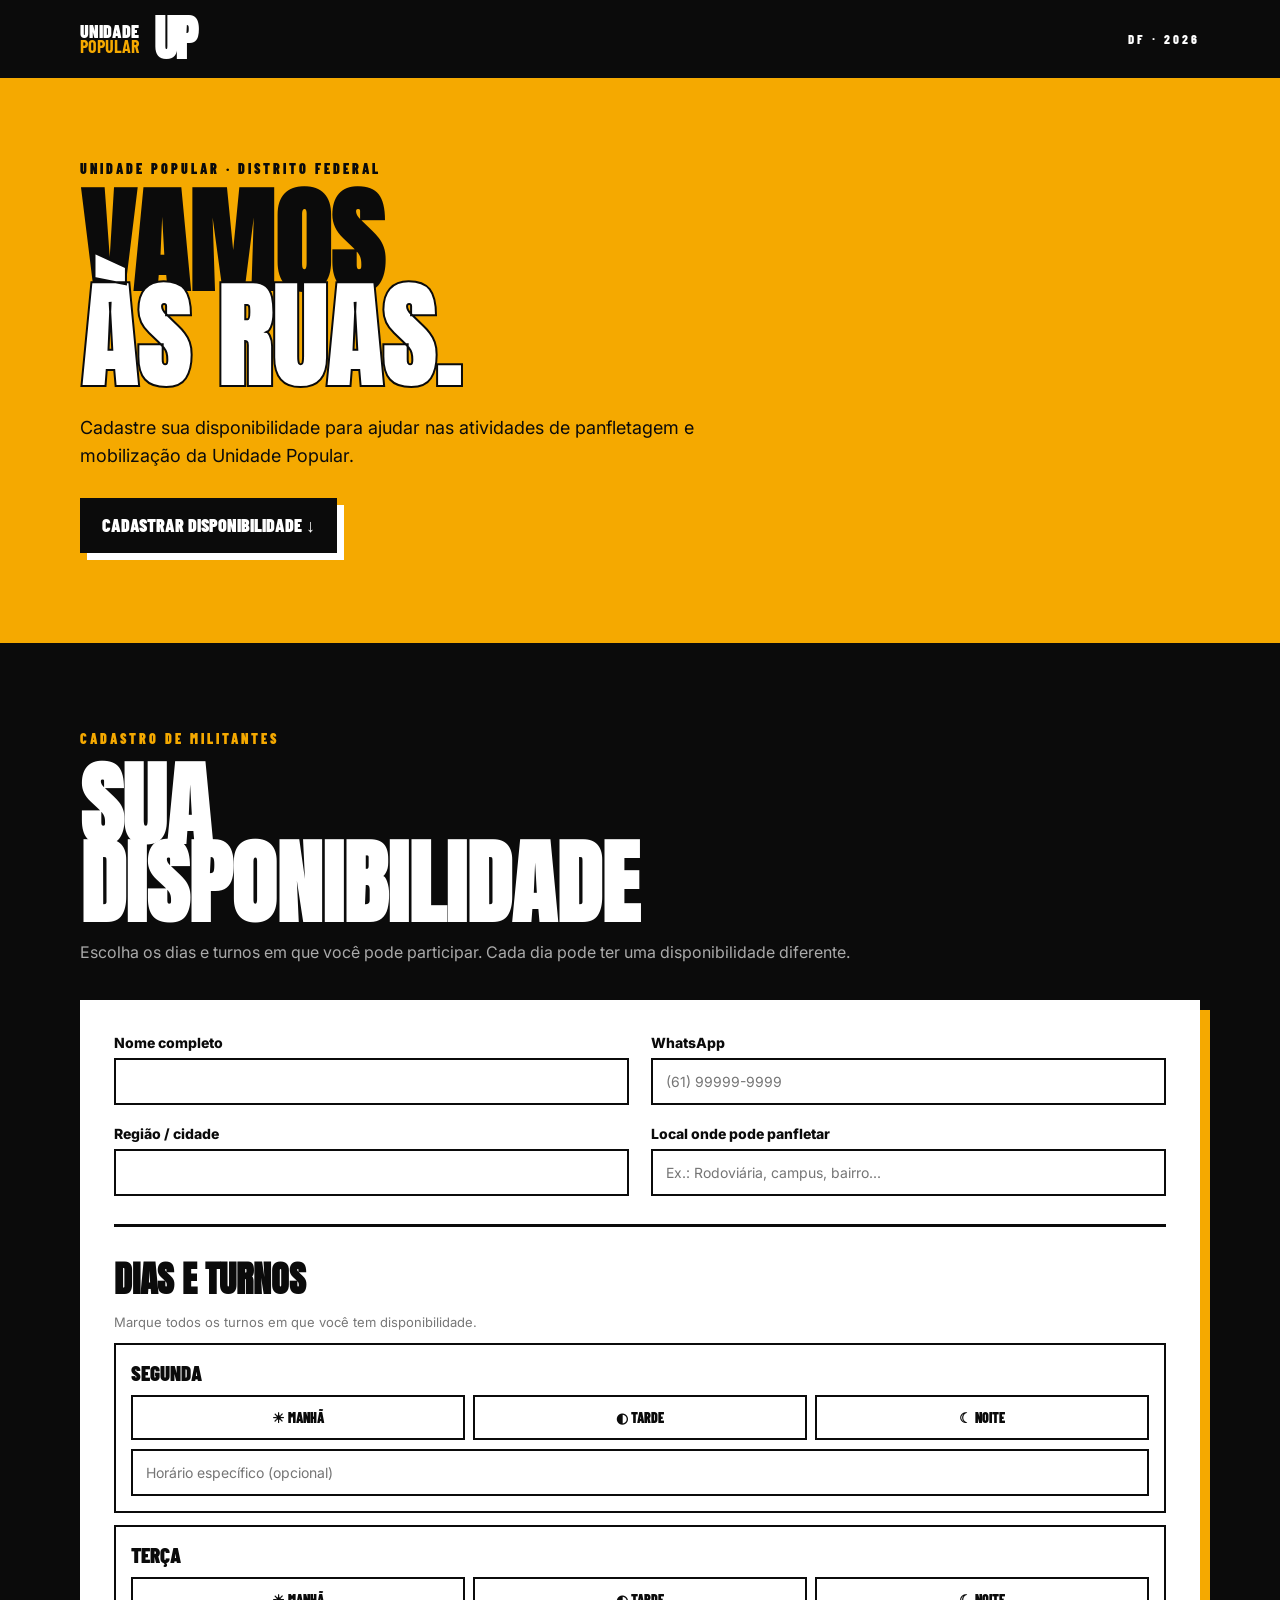
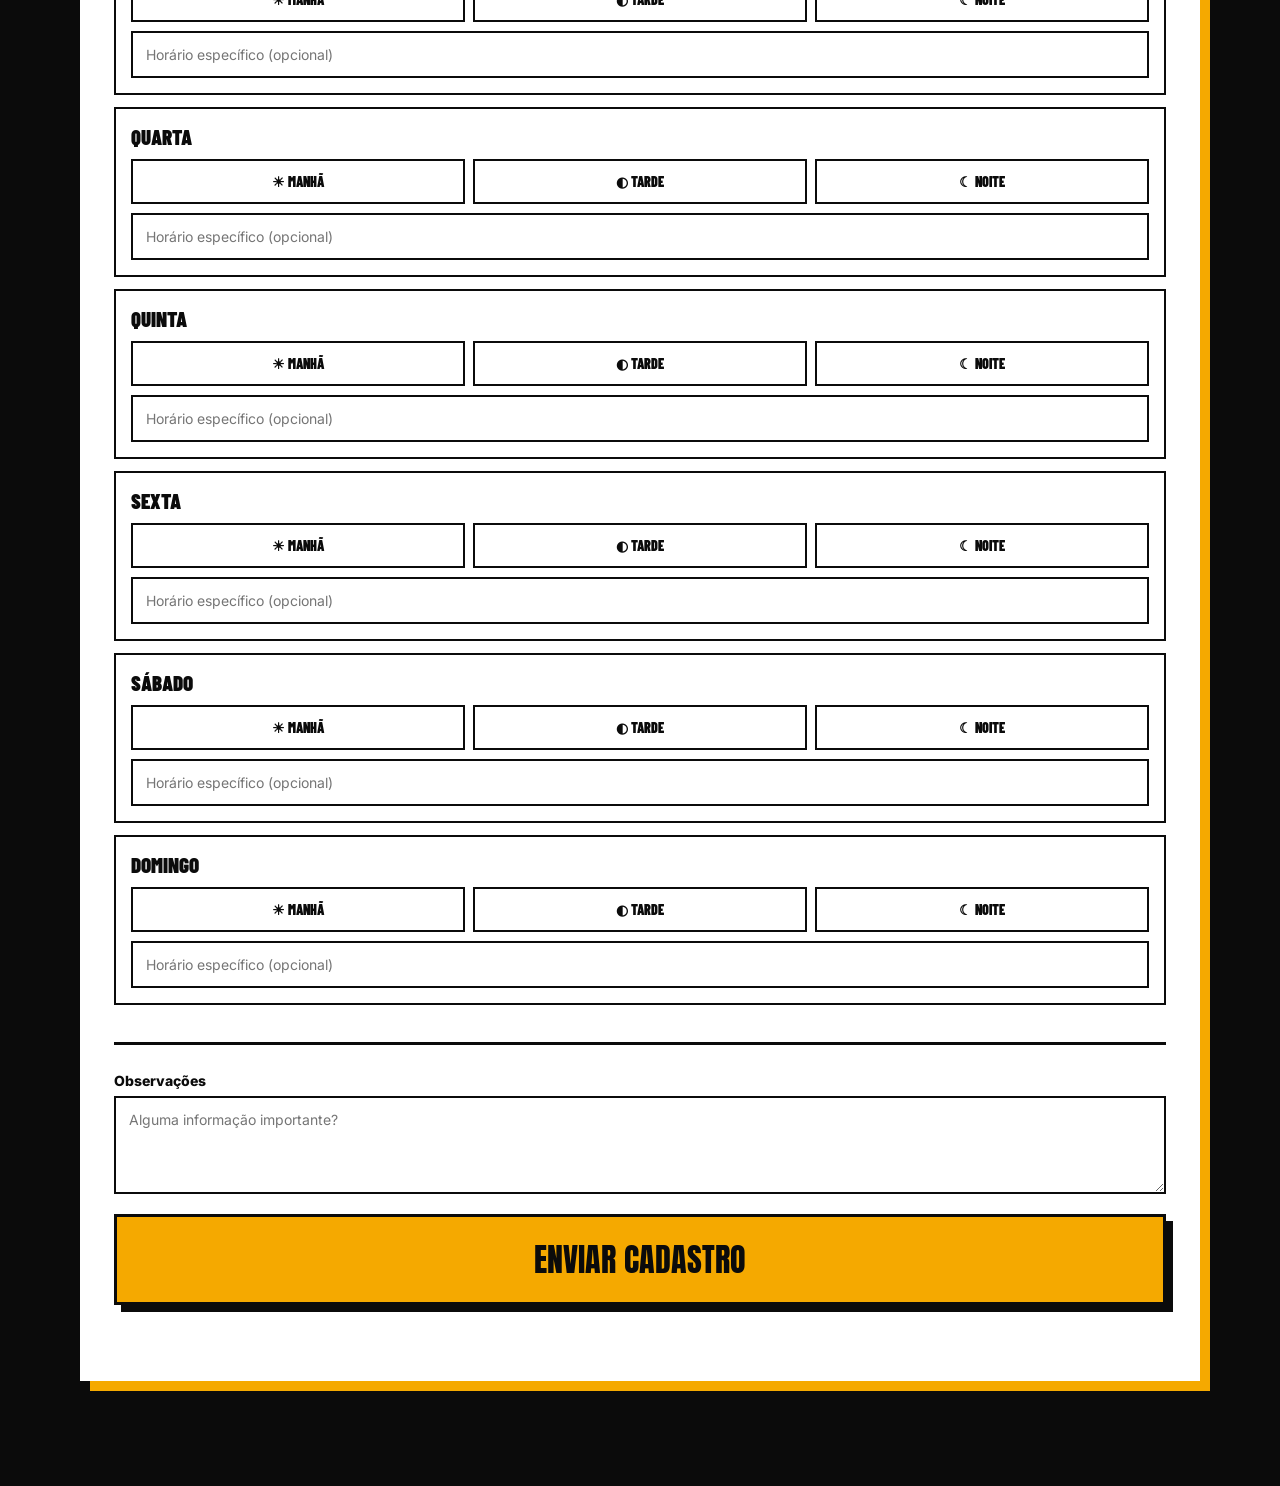
==== commit 136cbbd9: "Atualiza visual e formulário" ====
--- a/index.html
+++ b/index.html
@@ -1,9 +1,188 @@
-<!doctype html><html lang="pt-BR"><head><meta charset="UTF-8"><meta name="viewport" content="width=device-width,initial-scale=1"><title>Unidade Popular — Disponibilidade</title><link rel="stylesheet" href="style.css"></head><body>
-<header><div class="container nav"><a class="logo" href="https://unidadepopular.org.br/" target="_blank"><span>UNIDADE<br><b>POPULAR</b></span><strong>UP</strong></a><span class="tag">DF · 2026</span></div></header>
-<section class="hero"><div class="container"><p class="eyebrow">UNIDADE POPULAR · DISTRITO FEDERAL</p><h1>VAMOS<br><span>ÀS RUAS.</span></h1><p class="intro">Cadastre sua disponibilidade para ajudar nas atividades de panfletagem e mobilização da Unidade Popular.</p><a class="button" href="#cadastro">CADASTRAR DISPONIBILIDADE ↓</a></div></section>
-<section id="cadastro" class="cadastro"><div class="container"><div class="section-title"><p class="eyebrow">CADASTRO DE MILITANTES</p><h2>SUA<br>DISPONIBILIDADE</h2><p>Escolha os dias e turnos em que você pode participar. Cada dia pode ter uma disponibilidade diferente.</p></div>
-<div class="form-box"><form id="cadastroForm"><div class="two"><label>Nome completo<input name="nome" required></label><label>WhatsApp<input name="whatsapp" required placeholder="(61) 99999-9999"></label><label>Região / cidade<input name="regiao" required></label><label>Local onde pode panfletar<input name="local" required placeholder="Ex.: Rodoviária, campus, bairro..."></label></div>
-<div class="availability"><h3>DIAS E TURNOS</h3><p>Marque todos os turnos em que você tem disponibilidade.</p><div id="days"></div></div>
-<label>Observações<textarea name="observacoes" rows="4" placeholder="Alguma informação importante?"></textarea></label><button class="submit" type="submit">ENVIAR CADASTRO</button><p id="status"></p></form></div></div></section>
-<script src="config.js"></script>
-<script src="app.js"></script>+<!DOCTYPE html>
+<html lang="pt-BR">
+<head>
+    <meta charset="UTF-8">
+    <meta name="viewport" content="width=device-width, initial-scale=1.0">
+    <title>Unidade Popular — Disponibilidade</title>
+    <link rel="stylesheet" href="style.css">
+</head>
+
+<body>
+
+    <!-- =====================================================
+         TOPO
+    ====================================================== -->
+    <header class="topo">
+        <div class="container topo-conteudo">
+
+            <a
+                href="https://unidadepopular.org.br/"
+                target="_blank"
+                class="logo"
+            >
+                <span class="logo-texto">
+                    UNIDADE<br>
+                    <b>POPULAR</b>
+                </span>
+
+                <strong class="logo-up">UP</strong>
+            </a>
+
+            <span class="tag">DF · 2026</span>
+
+        </div>
+    </header>
+
+
+    <!-- =====================================================
+         APRESENTAÇÃO
+    ====================================================== -->
+    <section class="hero">
+        <div class="container">
+
+            <p class="eyebrow">
+                UNIDADE POPULAR · DISTRITO FEDERAL
+            </p>
+
+            <h1>
+                VAMOS<br>
+                <span>ÀS RUAS.</span>
+            </h1>
+
+            <p class="intro">
+                Cadastre sua disponibilidade para ajudar nas
+                atividades de panfletagem e mobilização da
+                Unidade Popular.
+            </p>
+
+            <a href="#cadastro" class="botao">
+                CADASTRAR DISPONIBILIDADE ↓
+            </a>
+
+        </div>
+    </section>
+
+
+    <!-- =====================================================
+         FORMULÁRIO
+    ====================================================== -->
+    <section id="cadastro" class="cadastro">
+        <div class="container">
+
+            <div class="titulo-secao">
+                <p class="eyebrow">
+                    CADASTRO DE MILITANTES
+                </p>
+
+                <h2>
+                    SUA<br>
+                    DISPONIBILIDADE
+                </h2>
+
+                <p>
+                    Escolha os dias e turnos em que você pode
+                    participar. Cada dia pode ter uma
+                    disponibilidade diferente.
+                </p>
+            </div>
+
+
+            <div class="formulario-box">
+                <form id="cadastroForm">
+
+                    <!-- DADOS PESSOAIS -->
+                    <div class="campos-duplos">
+
+                        <label class="campo">
+                            Nome completo
+                            <input
+                                type="text"
+                                name="nome"
+                                required
+                            >
+                        </label>
+
+                        <label class="campo">
+                            WhatsApp
+                            <input
+                                type="tel"
+                                name="whatsapp"
+                                placeholder="(61) 99999-9999"
+                                required
+                            >
+                        </label>
+
+                        <label class="campo">
+                            Região / cidade
+                            <input
+                                type="text"
+                                name="regiao"
+                                required
+                            >
+                        </label>
+
+                        <label class="campo">
+                            Local onde pode panfletar
+                            <input
+                                type="text"
+                                name="local"
+                                placeholder="Ex.: Rodoviária, campus, bairro..."
+                                required
+                            >
+                        </label>
+
+                    </div>
+
+
+                    <!-- DISPONIBILIDADE -->
+                    <div class="disponibilidade">
+
+                        <div class="subtitulo">
+                            <h3>DIAS E TURNOS</h3>
+
+                            <p>
+                                Marque todos os turnos em que você
+                                tem disponibilidade.
+                            </p>
+                        </div>
+
+                        <div id="dias"></div>
+
+                    </div>
+
+
+                    <!-- OBSERVAÇÕES -->
+                    <label class="campo">
+                        Observações
+
+                        <textarea
+                            name="observacoes"
+                            rows="4"
+                            placeholder="Alguma informação importante?"
+                        ></textarea>
+                    </label>
+
+
+                    <!-- ÚLTIMO ELEMENTO VISUAL DA PÁGINA -->
+                    <button
+                        type="submit"
+                        class="botao-enviar"
+                    >
+                        ENVIAR CADASTRO
+                    </button>
+
+                    <p id="status"></p>
+
+                </form>
+            </div>
+
+        </div>
+    </section>
+
+
+    <!-- JAVASCRIPT -->
+    <script src="config.js"></script>
+    <script src="app.js"></script>
+
+</body>
+</html>
--- a/style.css
+++ b/style.css
@@ -1,378 +1,419 @@
-<!DOCTYPE html>
-<html lang="pt-BR">
-<head>
-    <meta charset="UTF-8">
-    <meta name="viewport" content="width=device-width, initial-scale=1.0">
-
-    <title>Unidade Popular — Militância</title>
-
-    <link rel="stylesheet" href="style.css">
-</head>
-
-<body>
-
-    <!-- TOPO -->
-    <header class="topo">
-        <div class="container topo-conteudo">
-
-            <div class="logo">
-                <span>UNIDADE</span>
-                <strong>POPULAR</strong>
-            </div>
-
-            <div class="sigla">
-                UP
-            </div>
-
-        </div>
-    </header>
-
-
-    <!-- APRESENTAÇÃO -->
-    <section class="hero">
-
-        <div class="container hero-conteudo">
-
-            <div class="hero-texto">
-
-                <p class="etiqueta">
-                    UNIDADE POPULAR · DISTRITO FEDERAL
-                </p>
-
-                <h1>
-                    VAMOS<br>
-                    <span>ÀS RUAS.</span>
-                </h1>
-
-                <p class="descricao">
-                    Cadastre sua disponibilidade para ajudar
-                    nas atividades de panfletagem e mobilização
-                    da Unidade Popular.
-                </p>
-
-                <a href="#cadastro" class="botao">
-                    CADASTRAR DISPONIBILIDADE
-                </a>
-
-            </div>
-
-            <div class="hero-imagem">
-                <div class="imagem-placeholder">
-                    <span>IMAGEM<br>DA CAMPANHA</span>
-                </div>
-            </div>
-
-        </div>
-
-    </section>
-
-
-    <!-- FORMULÁRIO -->
-    <section id="cadastro" class="cadastro">
-
-        <div class="container">
-
-            <div class="titulo-secao">
-
-                <p class="etiqueta">CADASTRO</p>
-
-                <h2>
-                    SUA<br>
-                    DISPONIBILIDADE
-                </h2>
-
-                <p>
-                    Informe seus dados e escolha os dias e
-                    turnos em que você pode participar.
-                </p>
-
-            </div>
-
-
-            <div class="formulario-box">
-
-                <form id="cadastroForm">
-
-                    <div class="campos-duplos">
-
-                        <div class="campo">
-                            <label>Nome completo</label>
-                            <input
-                                type="text"
-                                name="nome"
-                                required
-                            >
-                        </div>
-
-                        <div class="campo">
-                            <label>WhatsApp</label>
-                            <input
-                                type="tel"
-                                name="whatsapp"
-                                placeholder="(61) 99999-9999"
-                                required
-                            >
-                        </div>
-
-                        <div class="campo">
-                            <label>Região / cidade</label>
-                            <input
-                                type="text"
-                                name="regiao"
-                                required
-                            >
-                        </div>
-
-                        <div class="campo">
-                            <label>Local onde pode panfletar</label>
-                            <input
-                                type="text"
-                                name="local"
-                                placeholder="Ex.: Rodoviária, campus, bairro..."
-                                required
-                            >
-                        </div>
-
-                    </div>
-
-
-                    <!-- DISPONIBILIDADE -->
-                    <div class="disponibilidade">
-
-                        <div class="subtitulo">
-                            <h3>DIAS E TURNOS</h3>
-
-                            <p>
-                                Escolha os turnos disponíveis
-                                em cada dia.
-                            </p>
-                        </div>
-
-
-                        <div class="dias">
-
-                            <div class="dia">
-                                <h4>SEGUNDA</h4>
-
-                                <div class="turnos">
-                                    <label>
-                                        <input type="checkbox" name="segunda_manha">
-                                        <span>MANHÃ</span>
-                                    </label>
-
-                                    <label>
-                                        <input type="checkbox" name="segunda_tarde">
-                                        <span>TARDE</span>
-                                    </label>
-
-                                    <label>
-                                        <input type="checkbox" name="segunda_noite">
-                                        <span>NOITE</span>
-                                    </label>
-                                </div>
-
-                                <input
-                                    class="horario"
-                                    name="segunda_horario"
-                                    placeholder="Horário específico (opcional)"
-                                >
-                            </div>
-
-
-                            <div class="dia">
-                                <h4>TERÇA</h4>
-
-                                <div class="turnos">
-                                    <label>
-                                        <input type="checkbox" name="terca_manha">
-                                        <span>MANHÃ</span>
-                                    </label>
-
-                                    <label>
-                                        <input type="checkbox" name="terca_tarde">
-                                        <span>TARDE</span>
-                                    </label>
-
-                                    <label>
-                                        <input type="checkbox" name="terca_noite">
-                                        <span>NOITE</span>
-                                    </label>
-                                </div>
-
-                                <input class="horario" name="terca_horario" placeholder="Horário específico (opcional)">
-                            </div>
-
-
-                            <div class="dia">
-                                <h4>QUARTA</h4>
-
-                                <div class="turnos">
-                                    <label>
-                                        <input type="checkbox" name="quarta_manha">
-                                        <span>MANHÃ</span>
-                                    </label>
-
-                                    <label>
-                                        <input type="checkbox" name="quarta_tarde">
-                                        <span>TARDE</span>
-                                    </label>
-
-                                    <label>
-                                        <input type="checkbox" name="quarta_noite">
-                                        <span>NOITE</span>
-                                    </label>
-                                </div>
-
-                                <input class="horario" name="quarta_horario" placeholder="Horário específico (opcional)">
-                            </div>
-
-
-                            <div class="dia">
-                                <h4>QUINTA</h4>
-
-                                <div class="turnos">
-                                    <label>
-                                        <input type="checkbox" name="quinta_manha">
-                                        <span>MANHÃ</span>
-                                    </label>
-
-                                    <label>
-                                        <input type="checkbox" name="quinta_tarde">
-                                        <span>TARDE</span>
-                                    </label>
-
-                                    <label>
-                                        <input type="checkbox" name="quinta_noite">
-                                        <span>NOITE</span>
-                                    </label>
-                                </div>
-
-                                <input class="horario" name="quinta_horario" placeholder="Horário específico (opcional)">
-                            </div>
-
-
-                            <div class="dia">
-                                <h4>SEXTA</h4>
-
-                                <div class="turnos">
-                                    <label>
-                                        <input type="checkbox" name="sexta_manha">
-                                        <span>MANHÃ</span>
-                                    </label>
-
-                                    <label>
-                                        <input type="checkbox" name="sexta_tarde">
-                                        <span>TARDE</span>
-                                    </label>
-
-                                    <label>
-                                        <input type="checkbox" name="sexta_noite">
-                                        <span>NOITE</span>
-                                    </label>
-                                </div>
-
-                                <input class="horario" name="sexta_horario" placeholder="Horário específico (opcional)">
-                            </div>
-
-
-                            <div class="dia">
-                                <h4>SÁBADO</h4>
-
-                                <div class="turnos">
-                                    <label>
-                                        <input type="checkbox" name="sabado_manha">
-                                        <span>MANHÃ</span>
-                                    </label>
-
-                                    <label>
-                                        <input type="checkbox" name="sabado_tarde">
-                                        <span>TARDE</span>
-                                    </label>
-
-                                    <label>
-                                        <input type="checkbox" name="sabado_noite">
-                                        <span>NOITE</span>
-                                    </label>
-                                </div>
-
-                                <input class="horario" name="sabado_horario" placeholder="Horário específico (opcional)">
-                            </div>
-
-
-                            <div class="dia">
-                                <h4>DOMINGO</h4>
-
-                                <div class="turnos">
-                                    <label>
-                                        <input type="checkbox" name="domingo_manha">
-                                        <span>MANHÃ</span>
-                                    </label>
-
-                                    <label>
-                                        <input type="checkbox" name="domingo_tarde">
-                                        <span>TARDE</span>
-                                    </label>
-
-                                    <label>
-                                        <input type="checkbox" name="domingo_noite">
-                                        <span>NOITE</span>
-                                    </label>
-                                </div>
-
-                                <input class="horario" name="domingo_horario" placeholder="Horário específico (opcional)">
-                            </div>
-
-                        </div>
-
-                    </div>
-
-
-                    <!-- OBSERVAÇÕES -->
-                    <div class="campo">
-
-                        <label>Observações</label>
-
-                        <textarea
-                            name="observacoes"
-                            rows="4"
-                            placeholder="Alguma informação importante?"
-                        ></textarea>
-
-                    </div>
-
-
-                    <button type="submit" class="botao-enviar">
-                        ENVIAR CADASTRO
-                    </button>
-
-                    <p id="status"></p>
-
-                </form>
-
-            </div>
-
-        </div>
-
-    </section>
-
-
-    <!-- RODAPÉ -->
-    <footer>
-
-        <div class="container footer-conteudo">
-
-            <strong>UP</strong>
-
-            <span>
-                UNIDADE POPULAR PELO SOCIALISMO
-            </span>
-
-        </div>
-
-    </footer>
-
-
-    <script src="app.js"></script>
-
-</body>
-</html>+/* =========================================================
+   CONFIGURAÇÕES GERAIS
+========================================================= */
+
+@import url(
+    'https://fonts.googleapis.com/css2?family=Anton&family=Barlow+Condensed:wght@600;700;800;900&family=Inter:wght@500;600;700;800;900&display=swap'
+);
+
+:root {
+    --amarelo: #f5a900;
+    --preto: #0b0b0b;
+    --branco: #ffffff;
+    --papel: #f2efe7;
+    --cinza: #777777;
+    --cinza-claro: #aaaaaa;
+}
+
+
+/* =========================================================
+   RESET
+========================================================= */
+
+* {
+    box-sizing: border-box;
+}
+
+html {
+    scroll-behavior: smooth;
+}
+
+body {
+    margin: 0;
+    background: var(--papel);
+    color: var(--preto);
+    font-family: "Inter", Arial, sans-serif;
+}
+
+.container {
+    width: min(1120px, 92%);
+    margin: 0 auto;
+}
+
+
+/* =========================================================
+   TOPO
+========================================================= */
+
+.topo {
+    background: var(--preto);
+    color: var(--branco);
+    border-bottom: 4px solid var(--amarelo);
+}
+
+.topo-conteudo {
+    min-height: 78px;
+    display: flex;
+    align-items: center;
+    justify-content: space-between;
+}
+
+
+/* =========================================================
+   LOGO
+========================================================= */
+
+.logo {
+    display: flex;
+    align-items: center;
+    gap: 15px;
+    color: var(--branco);
+    text-decoration: none;
+}
+
+.logo-texto {
+    font-family: "Barlow Condensed", sans-serif;
+    font-size: 18px;
+    font-weight: 900;
+    line-height: 0.85;
+}
+
+.logo-texto b {
+    color: var(--amarelo);
+}
+
+.logo-up {
+    font-family: "Anton", sans-serif;
+    font-size: 48px;
+    line-height: 1;
+    color: var(--branco);
+    letter-spacing: -2px;
+}
+
+.tag {
+    font-family: "Barlow Condensed", sans-serif;
+    font-size: 13px;
+    font-weight: 800;
+    letter-spacing: 3px;
+}
+
+
+/* =========================================================
+   HERO / APRESENTAÇÃO
+========================================================= */
+
+.hero {
+    background: var(--amarelo);
+    padding: 78px 0 90px;
+}
+
+.eyebrow {
+    margin: 0 0 18px;
+    font-family: "Barlow Condensed", sans-serif;
+    font-size: 14px;
+    font-weight: 900;
+    letter-spacing: 3px;
+}
+
+.hero h1 {
+    margin: 0;
+    font-family: "Anton", sans-serif;
+    font-size: clamp(65px, 9vw, 115px);
+    line-height: 0.83;
+}
+
+.hero h1 span {
+    color: var(--branco);
+    -webkit-text-stroke: 2px var(--preto);
+}
+
+.intro {
+    max-width: 650px;
+    margin: 28px 0;
+    font-size: 18px;
+    line-height: 1.55;
+}
+
+
+/* =========================================================
+   BOTÃO PRINCIPAL
+========================================================= */
+
+.botao {
+    display: inline-block;
+    padding: 16px 22px;
+    background: var(--preto);
+    color: var(--branco);
+    text-decoration: none;
+    font-family: "Barlow Condensed", sans-serif;
+    font-size: 18px;
+    font-weight: 900;
+    box-shadow: 7px 7px var(--branco);
+    transition: 0.15s;
+}
+
+.botao:hover {
+    transform: translate(2px, 2px);
+}
+
+
+/* =========================================================
+   ÁREA DO CADASTRO
+========================================================= */
+
+.cadastro {
+    background: var(--preto);
+    color: var(--branco);
+    padding: 85px 0 105px;
+}
+
+.titulo-secao {
+    max-width: 780px;
+    margin-bottom: 35px;
+}
+
+.titulo-secao .eyebrow {
+    color: var(--amarelo);
+}
+
+.titulo-secao h2 {
+    margin: 0 0 18px;
+    font-family: "Anton", sans-serif;
+    font-size: clamp(55px, 8vw, 92px);
+    line-height: 0.84;
+}
+
+.titulo-secao p {
+    color: var(--cinza-claro);
+    line-height: 1.55;
+}
+
+
+/* =========================================================
+   CAIXA DO FORMULÁRIO
+========================================================= */
+
+.formulario-box {
+    background: var(--branco);
+    color: var(--preto);
+    padding: 34px;
+    box-shadow: 10px 10px var(--amarelo);
+}
+
+
+/* =========================================================
+   CAMPOS EM DUAS COLUNAS
+========================================================= */
+
+.campos-duplos {
+    display: grid;
+    grid-template-columns: 1fr 1fr;
+    gap: 0 22px;
+}
+
+
+/* =========================================================
+   CAMPOS
+========================================================= */
+
+.campo {
+    display: block;
+    margin-bottom: 20px;
+    font-family: "Inter", sans-serif;
+    font-size: 14px;
+    font-weight: 800;
+}
+
+.campo input,
+.campo textarea {
+    display: block;
+    width: 100%;
+    margin-top: 7px;
+    padding: 13px;
+    border: 2px solid var(--preto);
+    background: var(--branco);
+    color: var(--preto);
+    font-family: "Inter", sans-serif;
+    font-size: 14px;
+}
+
+.campo input:focus,
+.campo textarea:focus {
+    outline: 3px solid var(--amarelo);
+}
+
+
+/* =========================================================
+   DISPONIBILIDADE
+========================================================= */
+
+.disponibilidade {
+    margin: 8px 0 27px;
+    padding: 25px 0;
+    border-top: 3px solid var(--preto);
+    border-bottom: 3px solid var(--preto);
+}
+
+.subtitulo h3 {
+    margin: 0;
+    font-family: "Anton", sans-serif;
+    font-size: 36px;
+}
+
+.subtitulo p {
+    margin-top: 8px;
+    color: var(--cinza);
+    font-size: 13px;
+}
+
+
+/* =========================================================
+   CADA DIA
+========================================================= */
+
+.dia {
+    margin: 12px 0;
+    padding: 15px;
+    border: 2px solid var(--preto);
+}
+
+.dia-titulo {
+    margin-bottom: 10px;
+    font-family: "Barlow Condensed", sans-serif;
+    font-size: 21px;
+    font-weight: 900;
+}
+
+
+/* =========================================================
+   TURNOS
+========================================================= */
+
+.turnos {
+    display: grid;
+    grid-template-columns: repeat(3, 1fr);
+    gap: 8px;
+}
+
+.turnos label {
+    margin: 0;
+}
+
+.turnos input {
+    position: absolute;
+    width: 1px;
+    opacity: 0;
+}
+
+.turnos span {
+    display: block;
+    padding: 12px;
+    border: 2px solid var(--preto);
+    text-align: center;
+    cursor: pointer;
+    font-family: "Barlow Condensed", sans-serif;
+    font-size: 14px;
+    font-weight: 900;
+    transition: 0.1s;
+}
+
+.turnos span:hover {
+    background: #eeeeee;
+}
+
+.turnos input:checked + span {
+    background: var(--amarelo);
+}
+
+
+/* =========================================================
+   HORÁRIO ESPECÍFICO
+========================================================= */
+
+.horario {
+    width: 100%;
+    margin-top: 9px;
+    padding: 13px;
+    border: 2px solid var(--preto);
+    font-family: "Inter", sans-serif;
+    font-size: 14px;
+}
+
+.horario:focus {
+    outline: 3px solid var(--amarelo);
+}
+
+
+/* =========================================================
+   BOTÃO ENVIAR
+========================================================= */
+
+.botao-enviar {
+    width: 100%;
+    padding: 18px;
+    border: 3px solid var(--preto);
+    background: var(--amarelo);
+    color: var(--preto);
+    cursor: pointer;
+    font-family: "Anton", sans-serif;
+    font-size: 32px;
+    box-shadow: 7px 7px var(--preto);
+    transition: 0.15s;
+}
+
+.botao-enviar:hover {
+    transform: translate(2px, 2px);
+    box-shadow: 5px 5px var(--preto);
+}
+
+
+/* =========================================================
+   MENSAGEM
+========================================================= */
+
+#status {
+    min-height: 22px;
+    margin: 20px 0 0;
+    text-align: center;
+    font-weight: 800;
+}
+
+
+/* =========================================================
+   CELULAR
+========================================================= */
+
+@media (max-width: 700px) {
+
+    .topo-conteudo {
+        min-height: 68px;
+    }
+
+    .logo-texto {
+        font-size: 15px;
+    }
+
+    .logo-up {
+        font-size: 40px;
+    }
+
+    .hero {
+        padding: 58px 0 70px;
+    }
+
+    .hero h1 {
+        font-size: 68px;
+    }
+
+    .campos-duplos {
+        grid-template-columns: 1fr;
+    }
+
+    .formulario-box {
+        padding: 22px;
+    }
+
+    .turnos {
+        grid-template-columns: 1fr;
+    }
+}
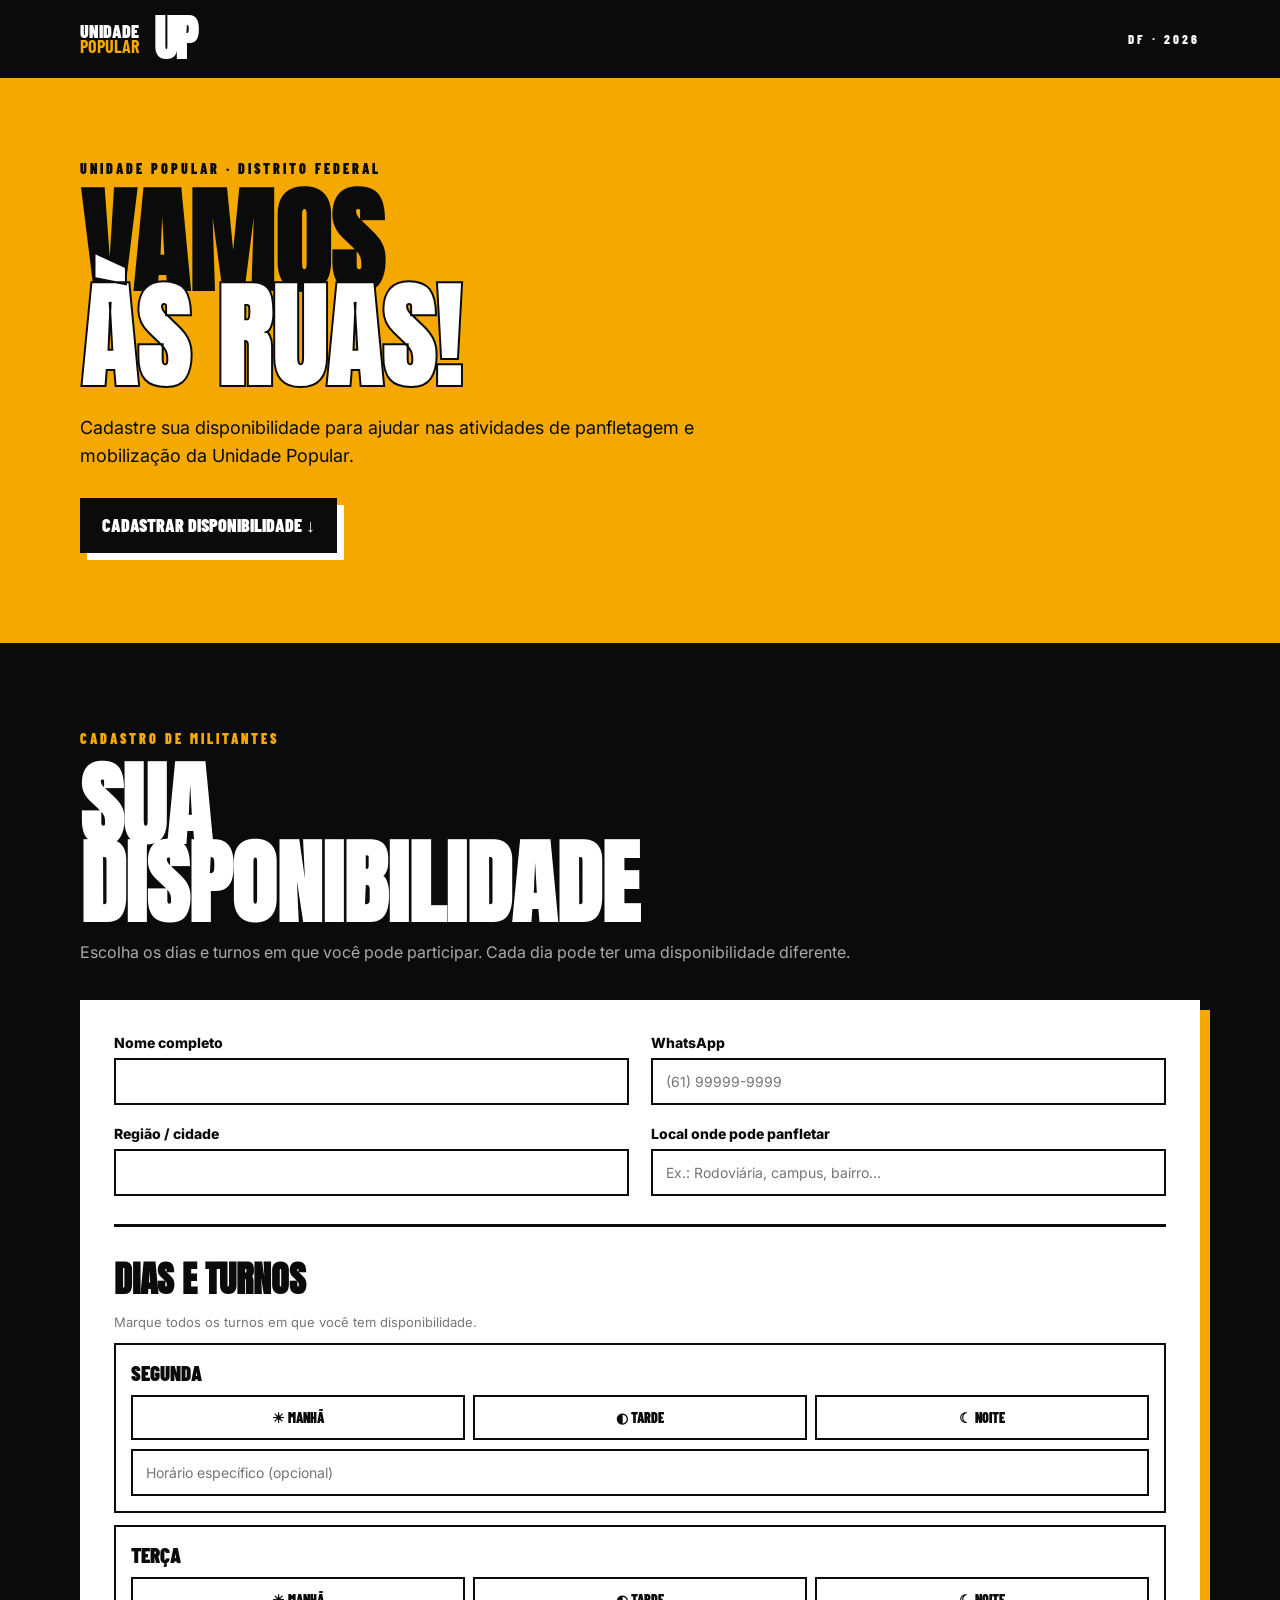
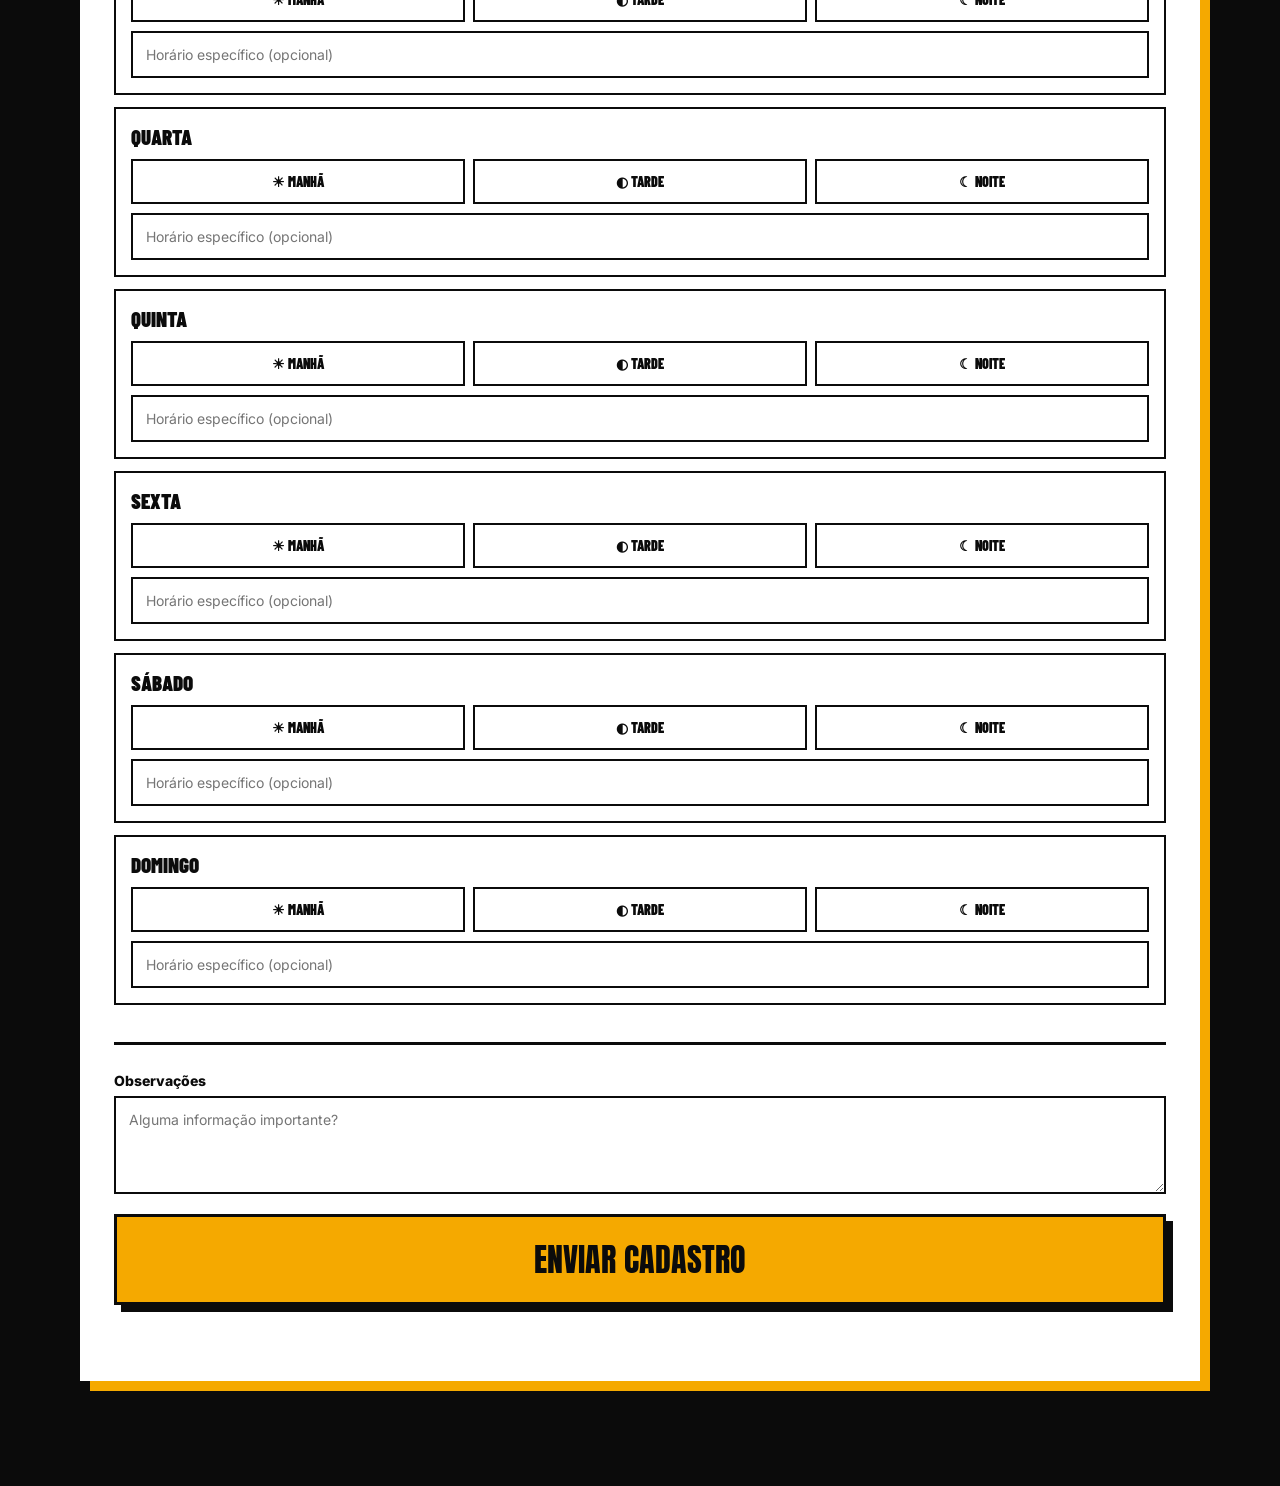
==== commit 1e3d80ed: "!" ====
--- a/index.html
+++ b/index.html
@@ -46,7 +46,7 @@
 
             <h1>
                 VAMOS<br>
-                <span>ÀS RUAS.</span>
+                <span>ÀS RUAS!</span>
             </h1>
 
             <p class="intro">
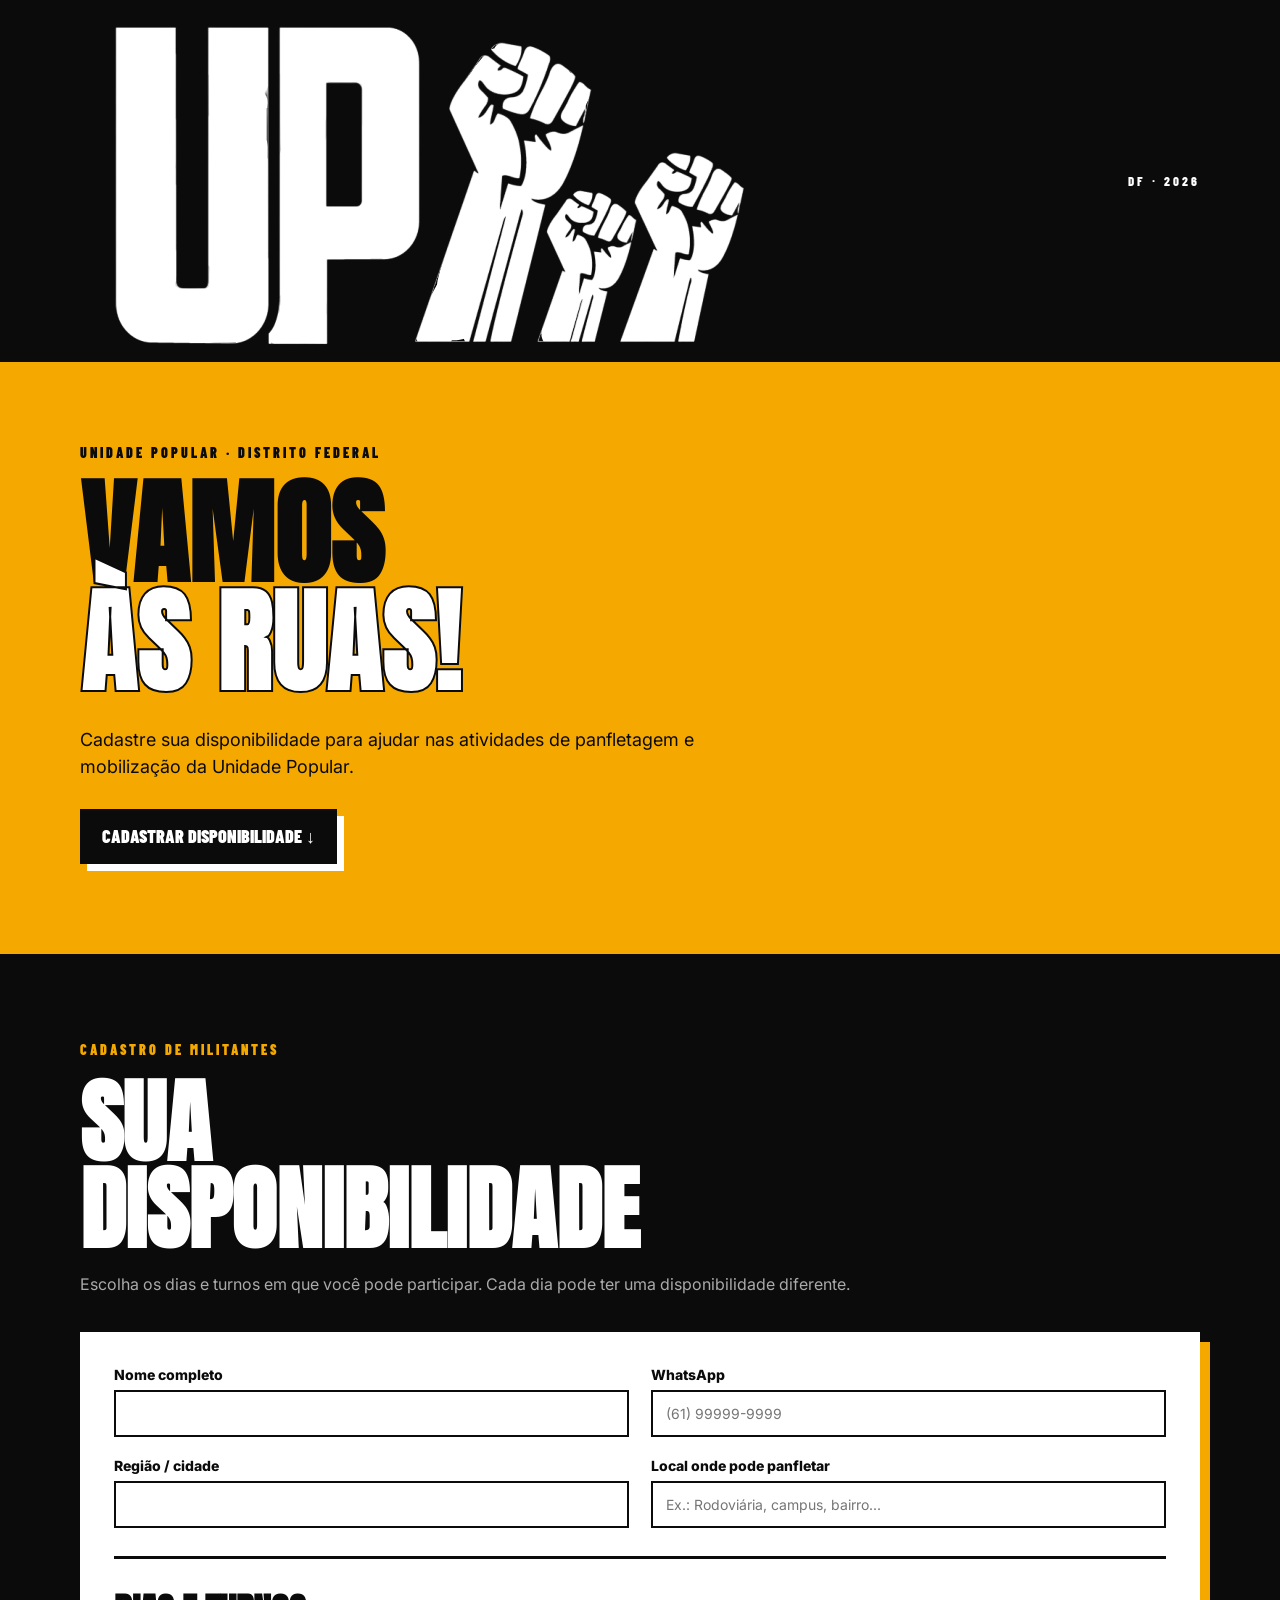
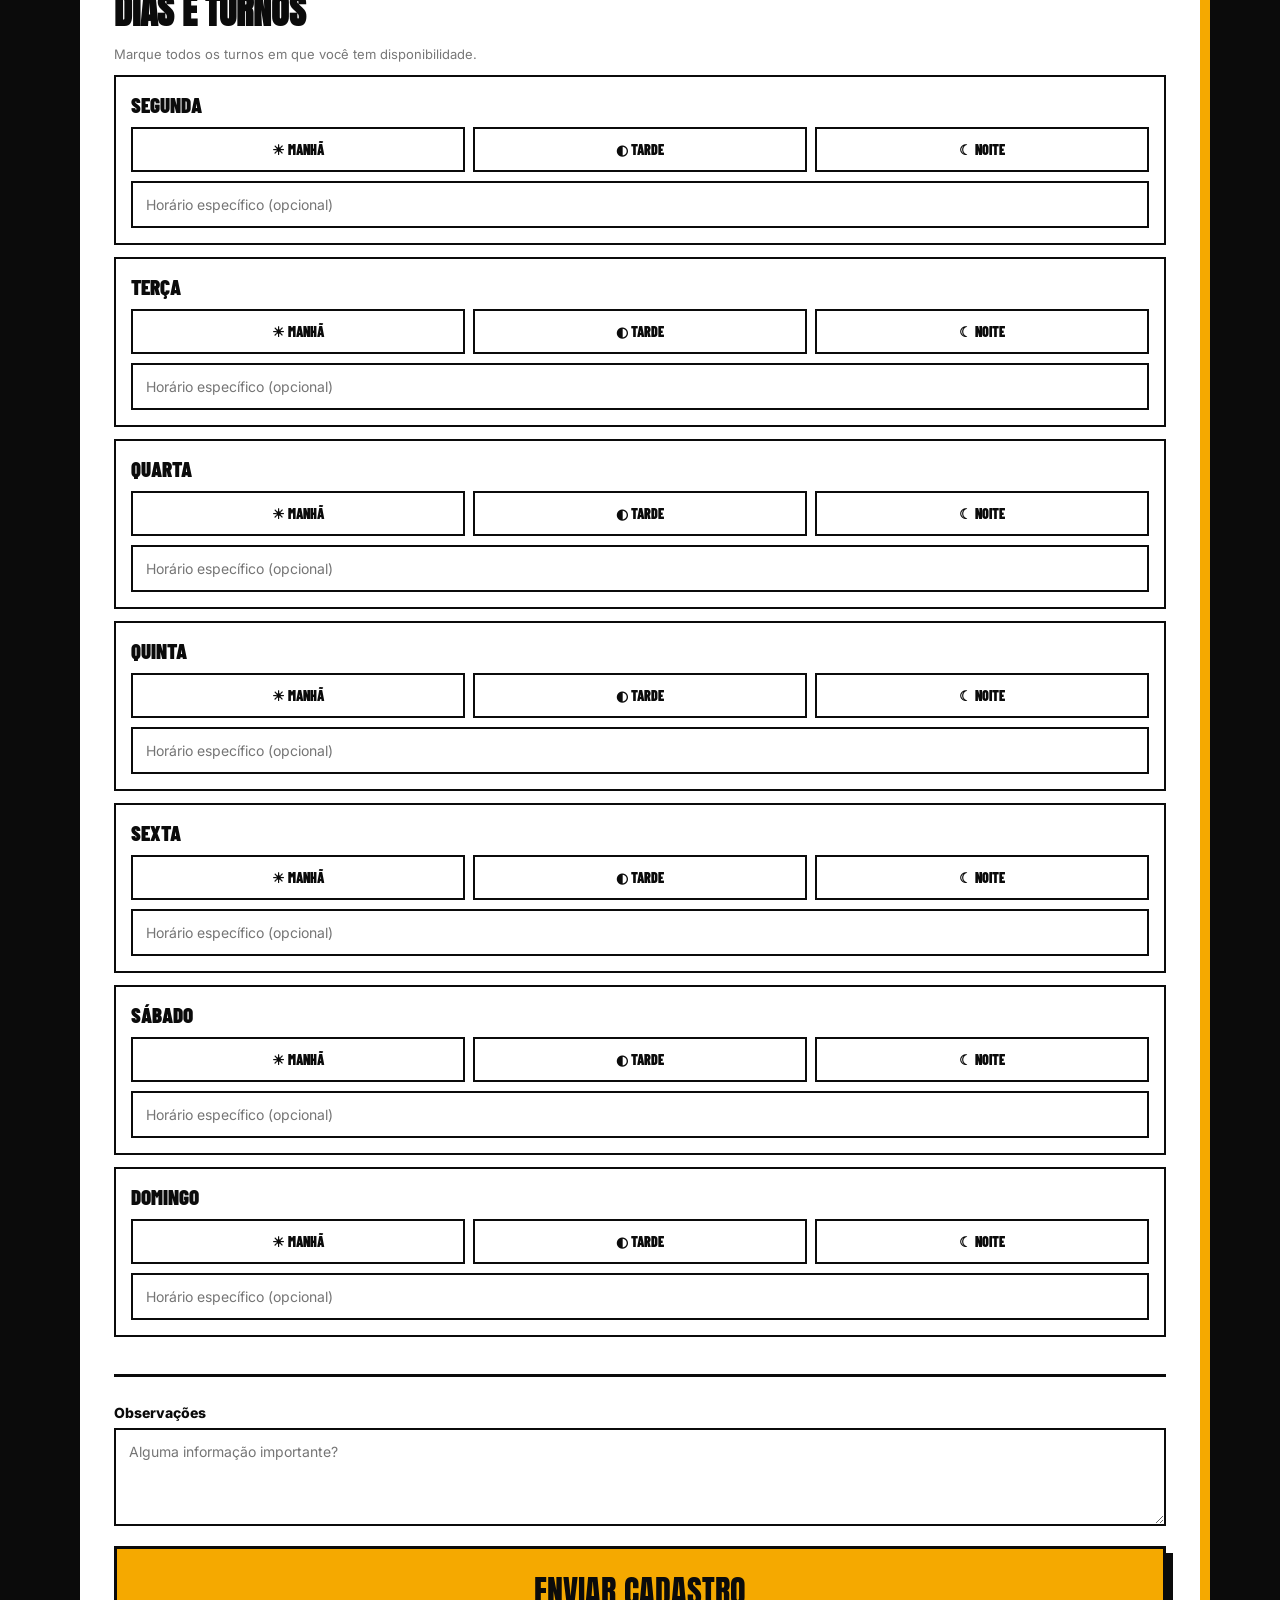
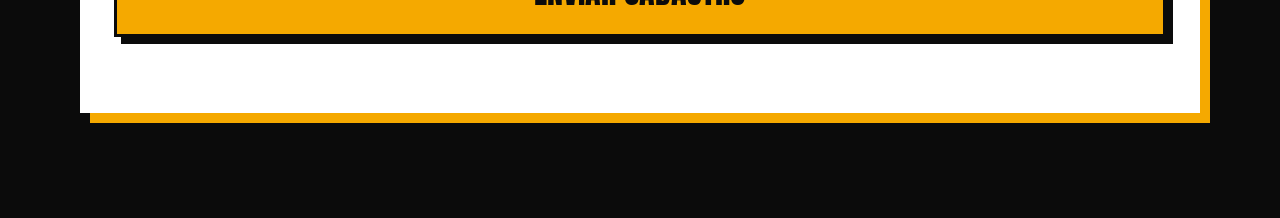
==== commit fd07bdb9: "logoetal" ====
--- a/index.html
+++ b/index.html
@@ -16,17 +16,9 @@
         <div class="container topo-conteudo">
 
             <a
-                href="https://unidadepopular.org.br/"
-                target="_blank"
-                class="logo"
-            >
-                <span class="logo-texto">
-                    UNIDADE<br>
-                    <b>POPULAR</b>
-                </span>
-
-                <strong class="logo-up">UP</strong>
-            </a>
+                <a href="https://unidadepopular.org.br/" target="_blank" class="logo">
+    <img src="logo-up.png" alt="Unidade Popular">
+</a>
 
             <span class="tag">DF · 2026</span>
 
--- a/style.css
+++ b/style.css
@@ -119,7 +119,7 @@
     margin: 0;
     font-family: "Anton", sans-serif;
     font-size: clamp(65px, 9vw, 115px);
-    line-height: 0.83;
+    line-height: 0.95;
 }
 
 .hero h1 span {
@@ -180,7 +180,7 @@
     margin: 0 0 18px;
     font-family: "Anton", sans-serif;
     font-size: clamp(55px, 8vw, 92px);
-    line-height: 0.84;
+    line-height: 0.95;
 }
 
 .titulo-secao p {
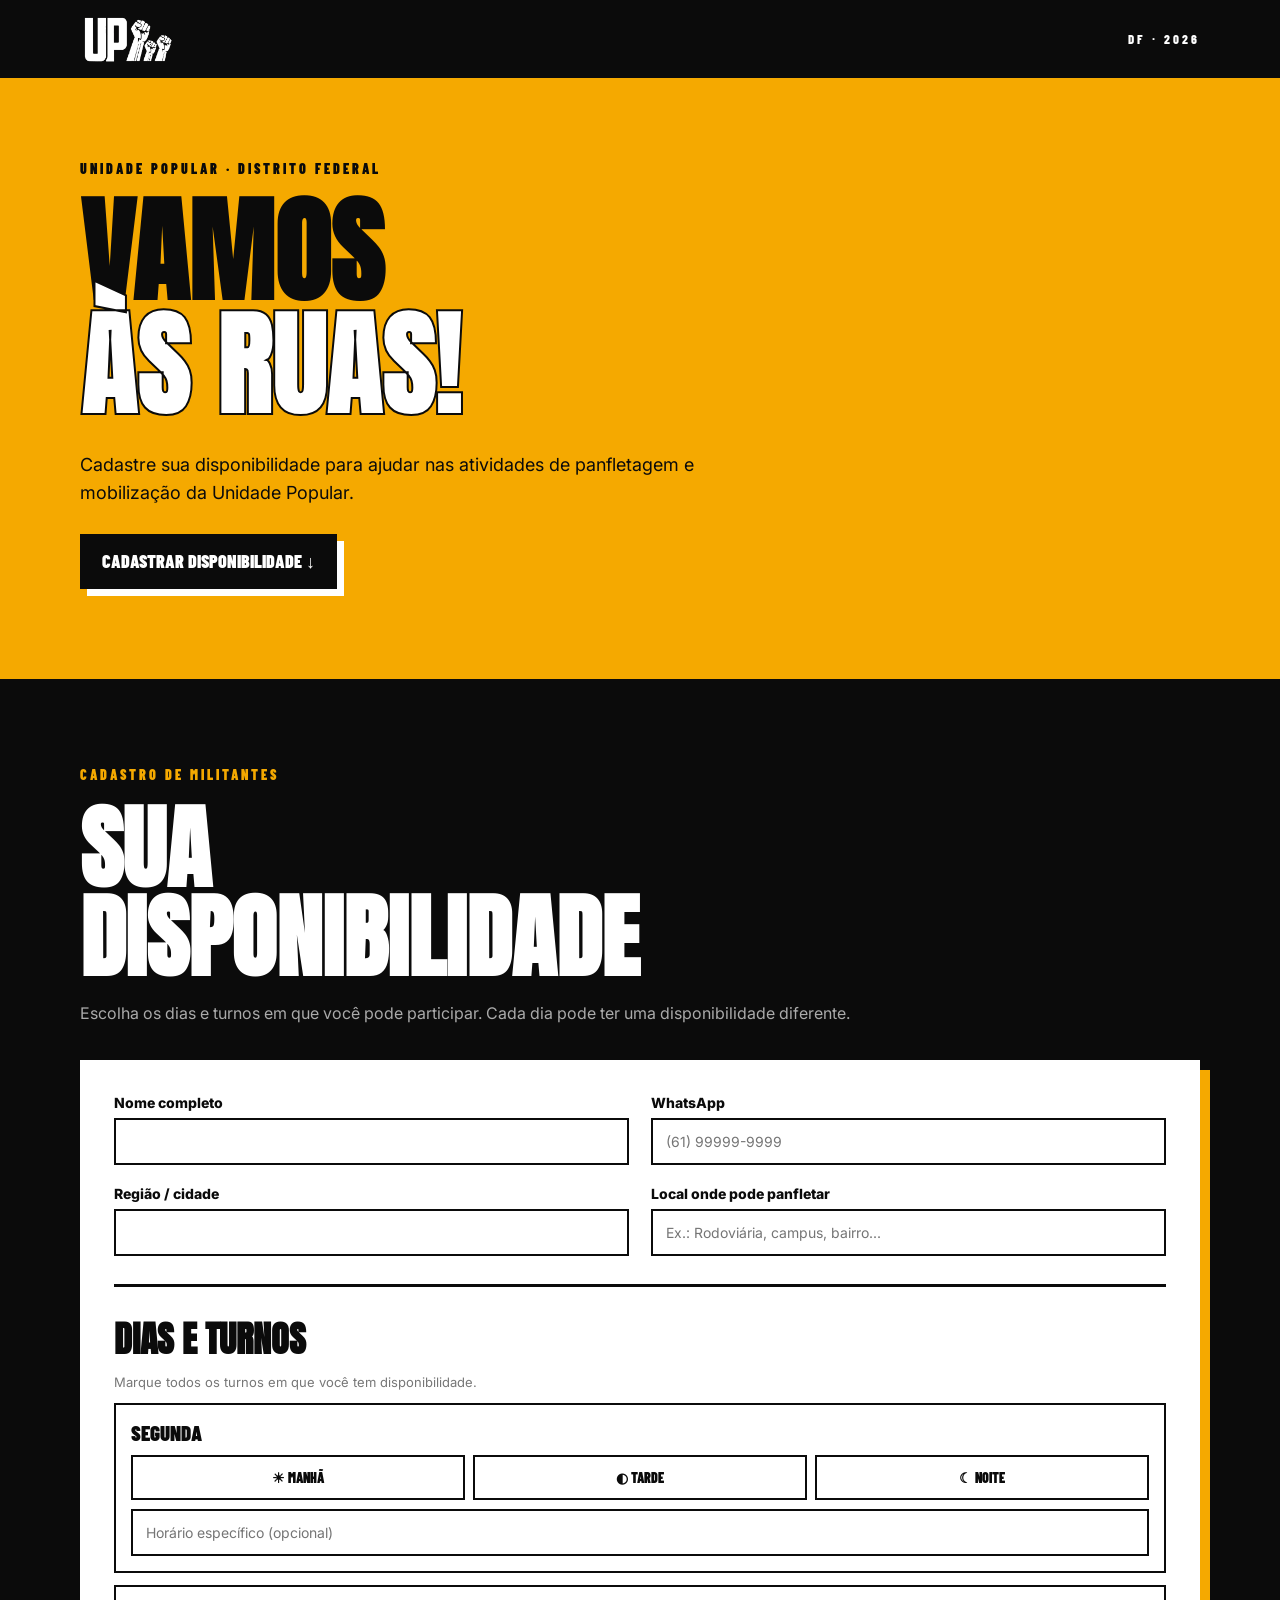
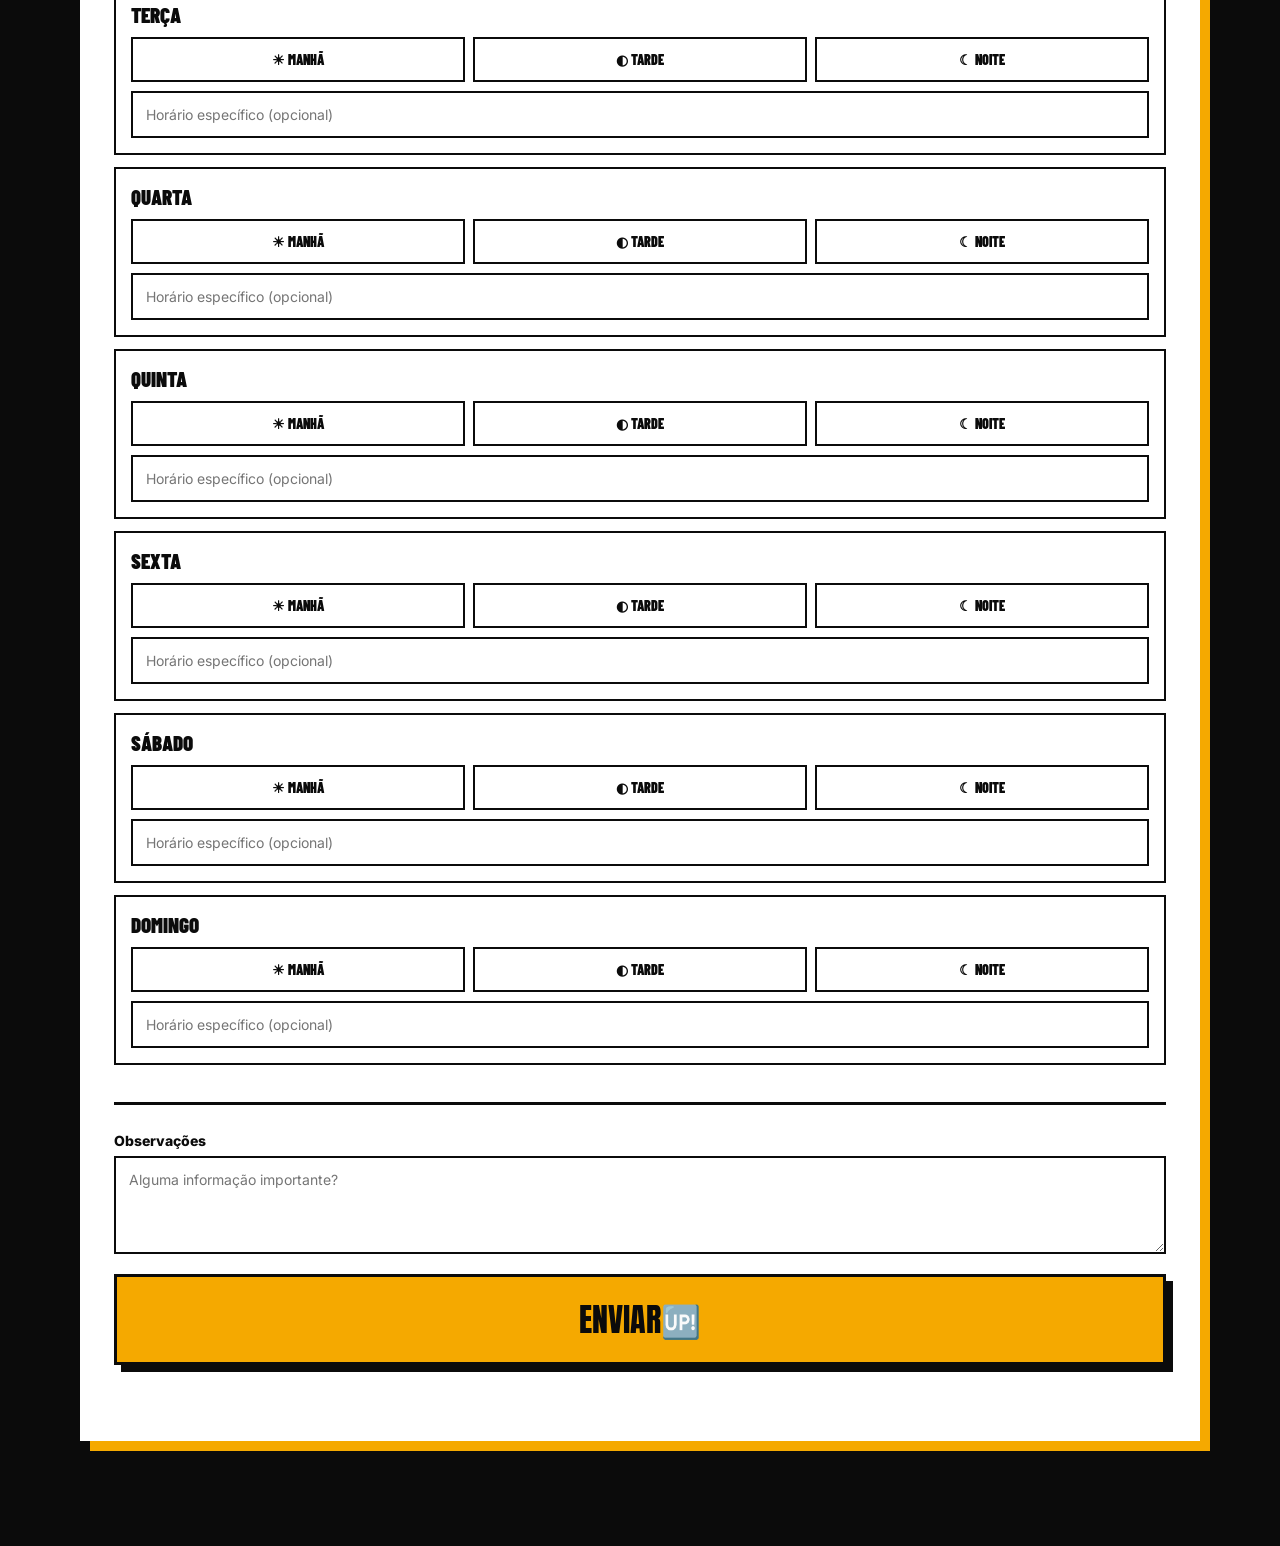
==== commit 6ba4b5df: "simm" ====
--- a/index.html
+++ b/index.html
@@ -160,7 +160,7 @@
                         type="submit"
                         class="botao-enviar"
                     >
-                        ENVIAR CADASTRO
+                        ENVIAR🆙
                     </button>
 
                     <p id="status"></p>
--- a/style.css
+++ b/style.css
@@ -89,7 +89,9 @@
     color: var(--branco);
     letter-spacing: -2px;
 }
-
+.logo img {
+    width: 95px;
+}
 .tag {
     font-family: "Barlow Condensed", sans-serif;
     font-size: 13px;
@@ -119,7 +121,7 @@
     margin: 0;
     font-family: "Anton", sans-serif;
     font-size: clamp(65px, 9vw, 115px);
-    line-height: 0.95;
+    line-height: 0.99;
 }
 
 .hero h1 span {
@@ -180,7 +182,7 @@
     margin: 0 0 18px;
     font-family: "Anton", sans-serif;
     font-size: clamp(55px, 8vw, 92px);
-    line-height: 0.95;
+    line-height: 0.97;
 }
 
 .titulo-secao p {
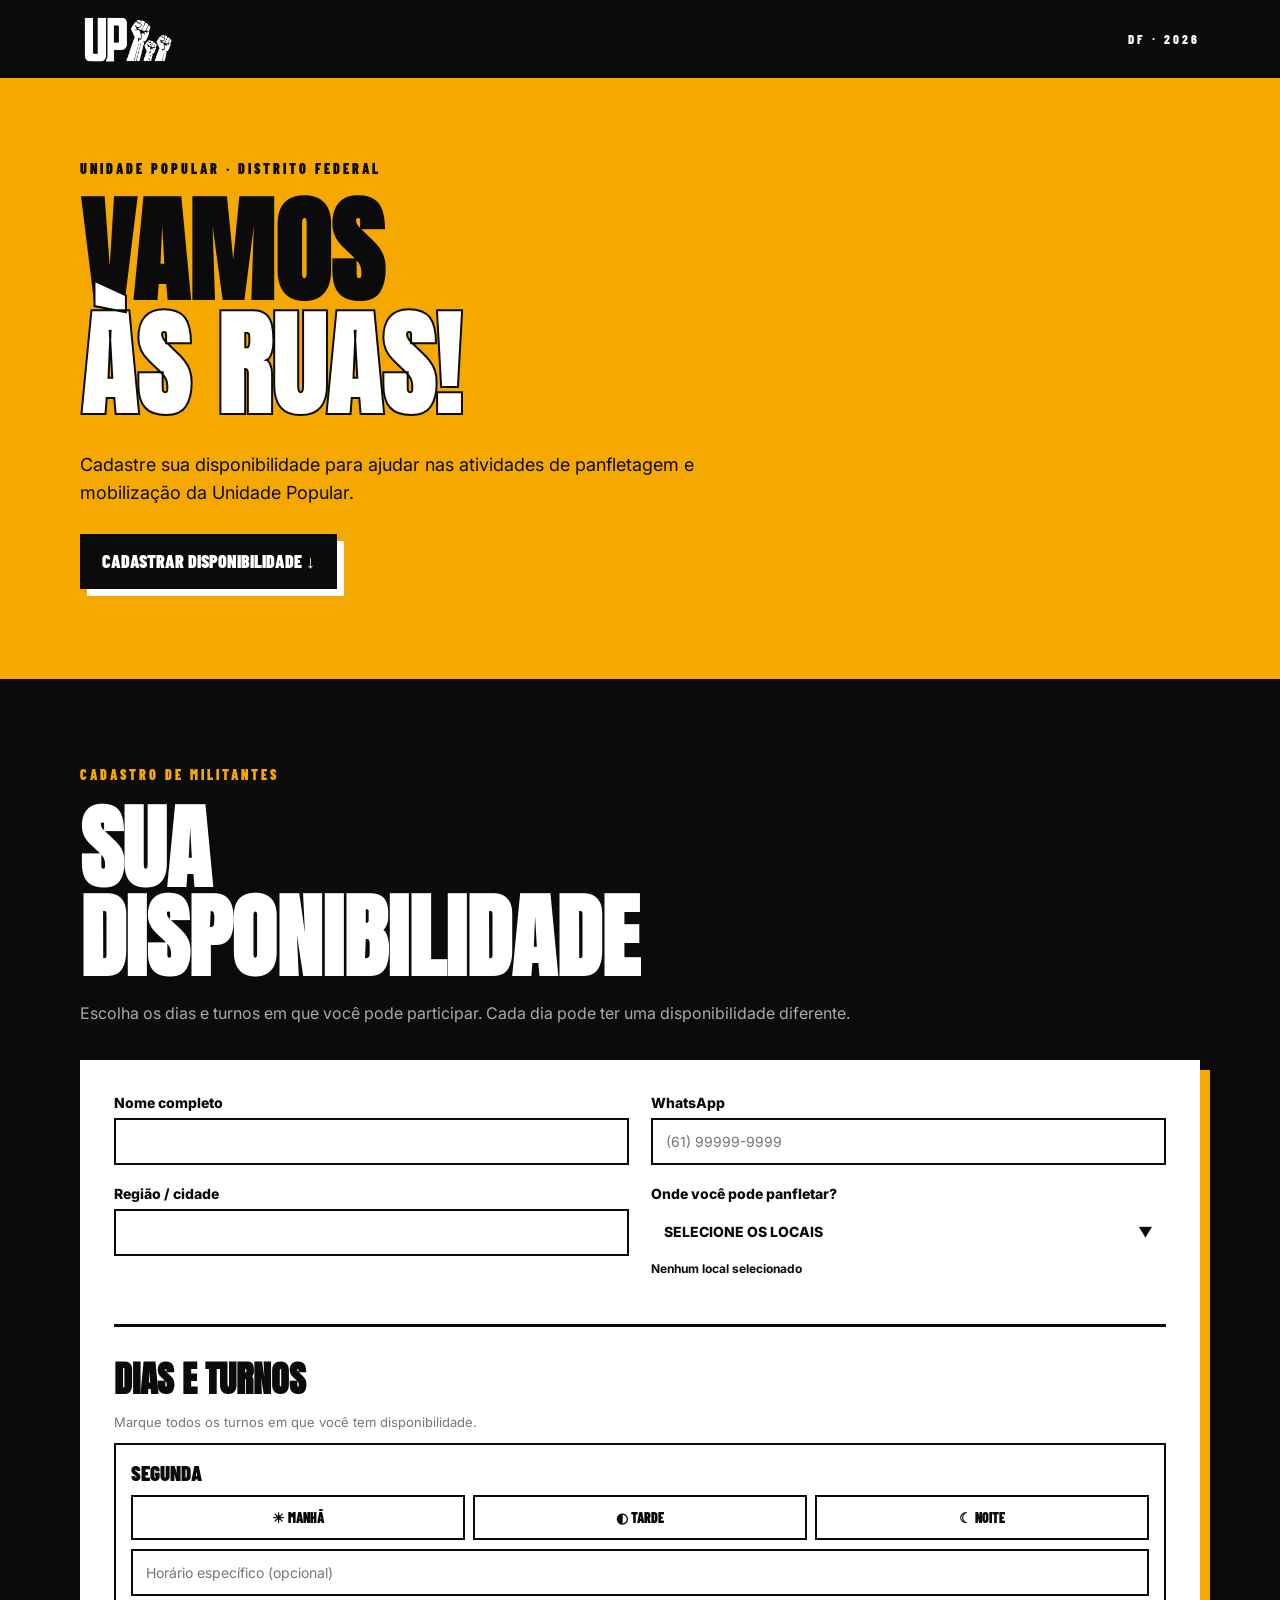
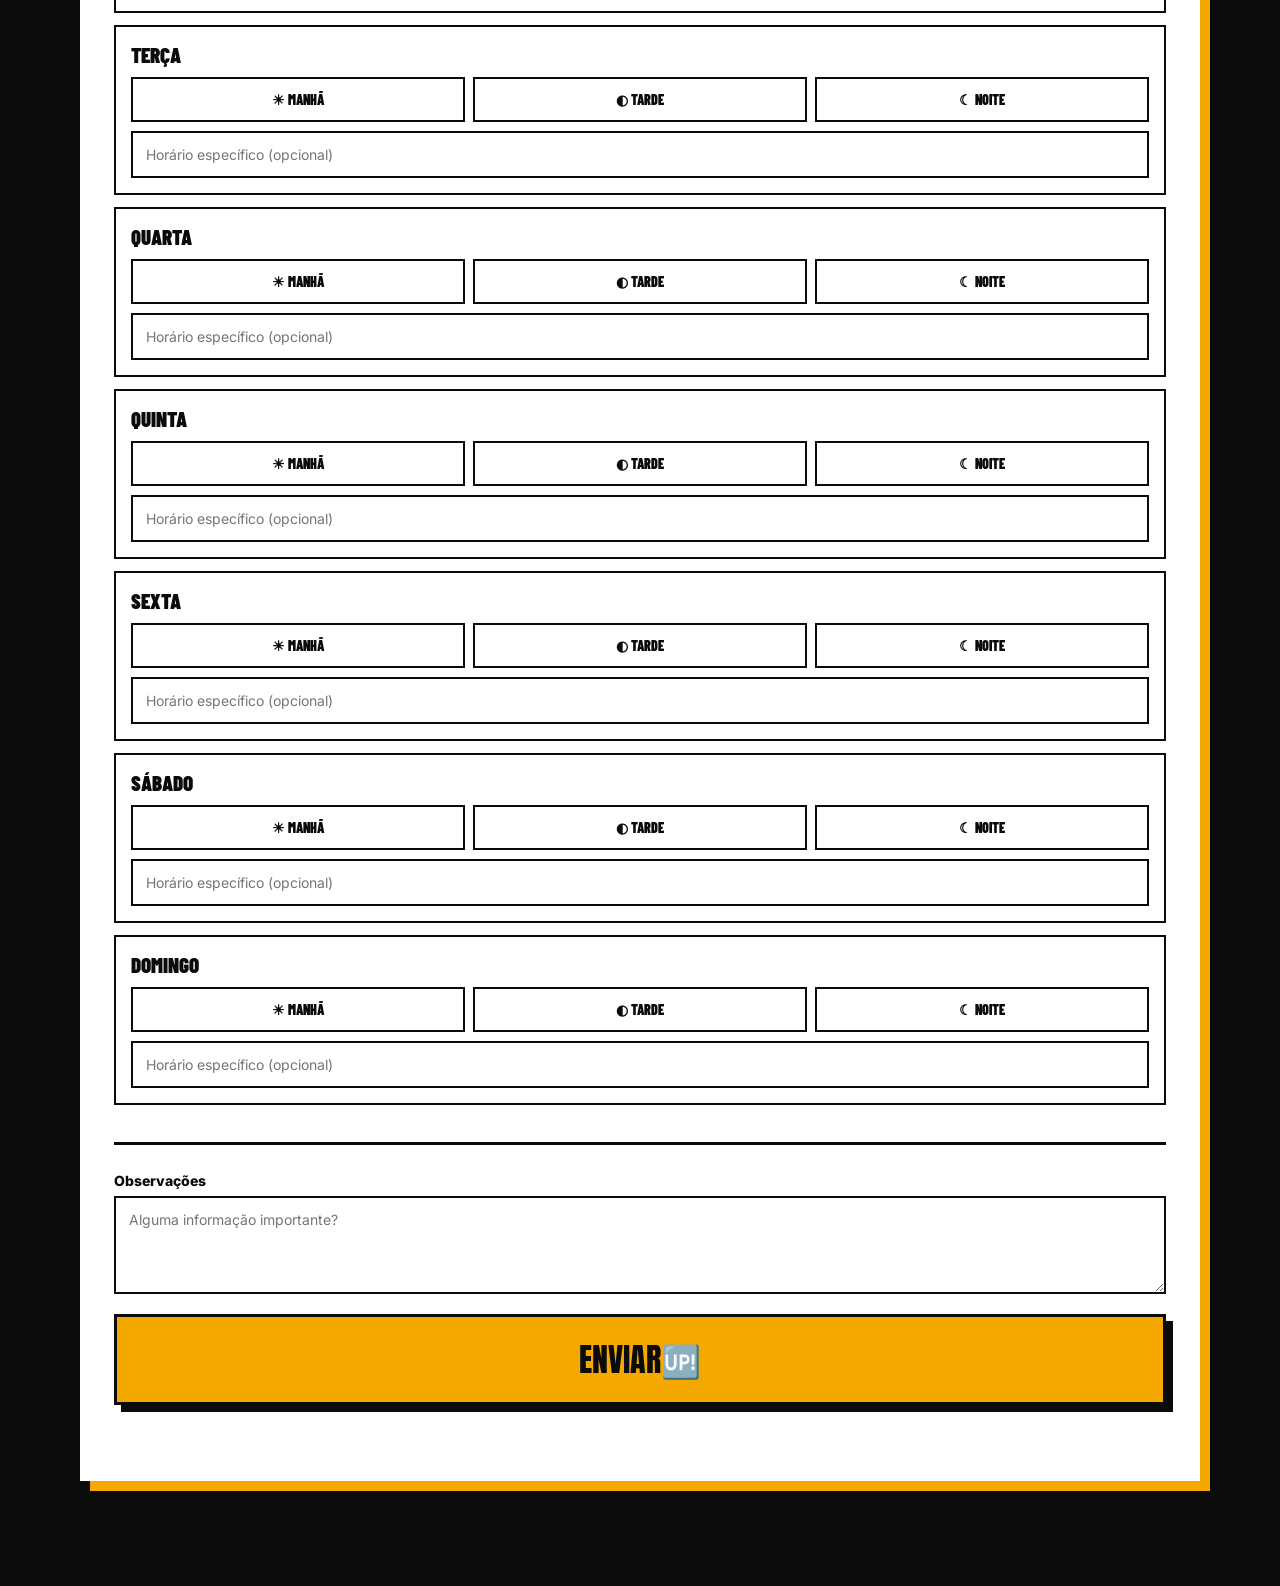
==== commit a6542b1f: "ultimaeuacho" ====
--- a/index.html
+++ b/index.html
@@ -113,15 +113,115 @@
                             >
                         </label>
 
-                        <label class="campo">
-                            Local onde pode panfletar
-                            <input
-                                type="text"
-                                name="local"
-                                placeholder="Ex.: Rodoviária, campus, bairro..."
-                                required
-                            >
-                        </label>
+                        <div class="campo locais-campo">
+    
+    <div class="campo">
+    <span>Onde você pode panfletar?</span>
+
+    <div class="seletor-locais">
+
+        <button
+            type="button"
+            class="botao-locais"
+            id="abrirLocais"
+        >
+            SELECIONE OS LOCAIS
+            <span>▼</span>
+        </button>
+
+        <div
+            class="lista-locais"
+            id="listaLocais"
+        >
+
+            <label>
+                <input type="checkbox" name="local" value="Rodoviária do Plano Piloto">
+                <span>Rodoviária do Plano Piloto</span>
+            </label>
+
+            <label>
+                <input type="checkbox" name="local" value="UnB Darcy">
+                <span>UnB Darcy</span>
+            </label>
+
+            <label>
+                <input type="checkbox" name="local" value="Setor comercial Sul">
+                <span>Setor comercial Sul</span>
+            </label>
+
+            <label>
+                <input type="checkbox" name="local" value="Plano piloto em geral">
+                <span>Plano piloto em geral</span>
+            </label>
+
+            <label>
+                <input type="checkbox" name="local" value="Ceilândia">
+                <span>Ceilândia</span>
+            </label>
+
+            <label>
+                <input type="checkbox" name="local" value="Samambaia">
+                <span>Samambaia</span>
+            </label>
+
+            <label>
+                <input type="checkbox" name="local" value="Riacho">
+                <span>Riacho</span>
+            </label>
+
+            <label>
+                <input type="checkbox" name="local" value="Recanto">
+                <span>Recanto</span>
+            </label>
+
+            <label>
+                <input type="checkbox" name="local" value="Guará">
+                <span>Guará</span>
+            </label>
+
+            <label>
+                <input type="checkbox" name="local" value="Taguatinga">
+                <span>Taguatinga</span>
+            </label>
+
+            <label>
+                <input type="checkbox" name="local" value="Sobradinho">
+                <span>Sobradinho</span>
+            </label>
+
+            <label>
+                <input type="checkbox" name="local" value="Planaltina">
+                <span>Planaltina</span>
+            </label>
+
+            <label>
+                <input type="checkbox" name="local" value="Arapoangas">
+                <span>Arapoangas</span>
+            </label>
+
+            <label>
+                <input type="checkbox" name="local" value="São sebastião">
+                <span>São sebastião</span>
+            </label>
+
+            <label>
+                <input type="checkbox" name="local" value="Gama">
+                <span>Gama</span>
+            </label>
+
+            <label>
+                <input type="checkbox" name="local" value="Santa Maria">
+                <span>Santa Maria</span>
+            </label>
+        </div>
+
+        <small id="locaisSelecionados">
+            Nenhum local selecionado
+        </small>
+
+    </div>
+</div>
+</div>
 
                     </div>
 
--- a/style.css
+++ b/style.css
@@ -419,3 +419,87 @@
         grid-template-columns: 1fr;
     }
 }
+/* =========================================================
+   SELETOR DE LOCAIS
+========================================================= */
+
+.seletor-locais {
+    position: relative;
+    margin-top: 8px;
+}
+
+.botao-locais {
+    width: 100%;
+    padding: 13px;
+    display: flex;
+    justify-content: space-between;
+    align-items: center;
+
+    background: var(--white);
+    color: var(--black);
+
+    border: 2px solid var(--black);
+    box-shadow: none;
+
+    font-family: "Inter", sans-serif;
+    font-size: 14px;
+    font-weight: 800;
+
+    cursor: pointer;
+}
+
+.botao-locais:hover {
+    background: #eeeeee;
+}
+
+.lista-locais {
+    display: none;
+
+    width: 100%;
+    max-height: 260px;
+    overflow-y: auto;
+
+    background: var(--white);
+    border: 2px solid var(--black);
+    border-top: 0;
+}
+
+.lista-locais.aberto {
+    display: block;
+}
+
+.lista-locais label {
+    display: flex;
+    align-items: center;
+
+    margin: 0;
+    padding: 11px 13px;
+
+    border-bottom: 1px solid #dddddd;
+
+    cursor: pointer;
+    font-size: 14px;
+}
+
+.lista-locais label:hover {
+    background: #eeeeee;
+}
+
+.lista-locais input {
+    width: auto;
+    margin: 0 10px 0 0;
+}
+
+.lista-locais label span {
+    font-weight: 700;
+}
+
+#locaisSelecionados {
+    display: block;
+    margin-top: 8px;
+
+    color: var(--gray);
+
+    font-size: 12px;
+    font-weight: 700;
+}
